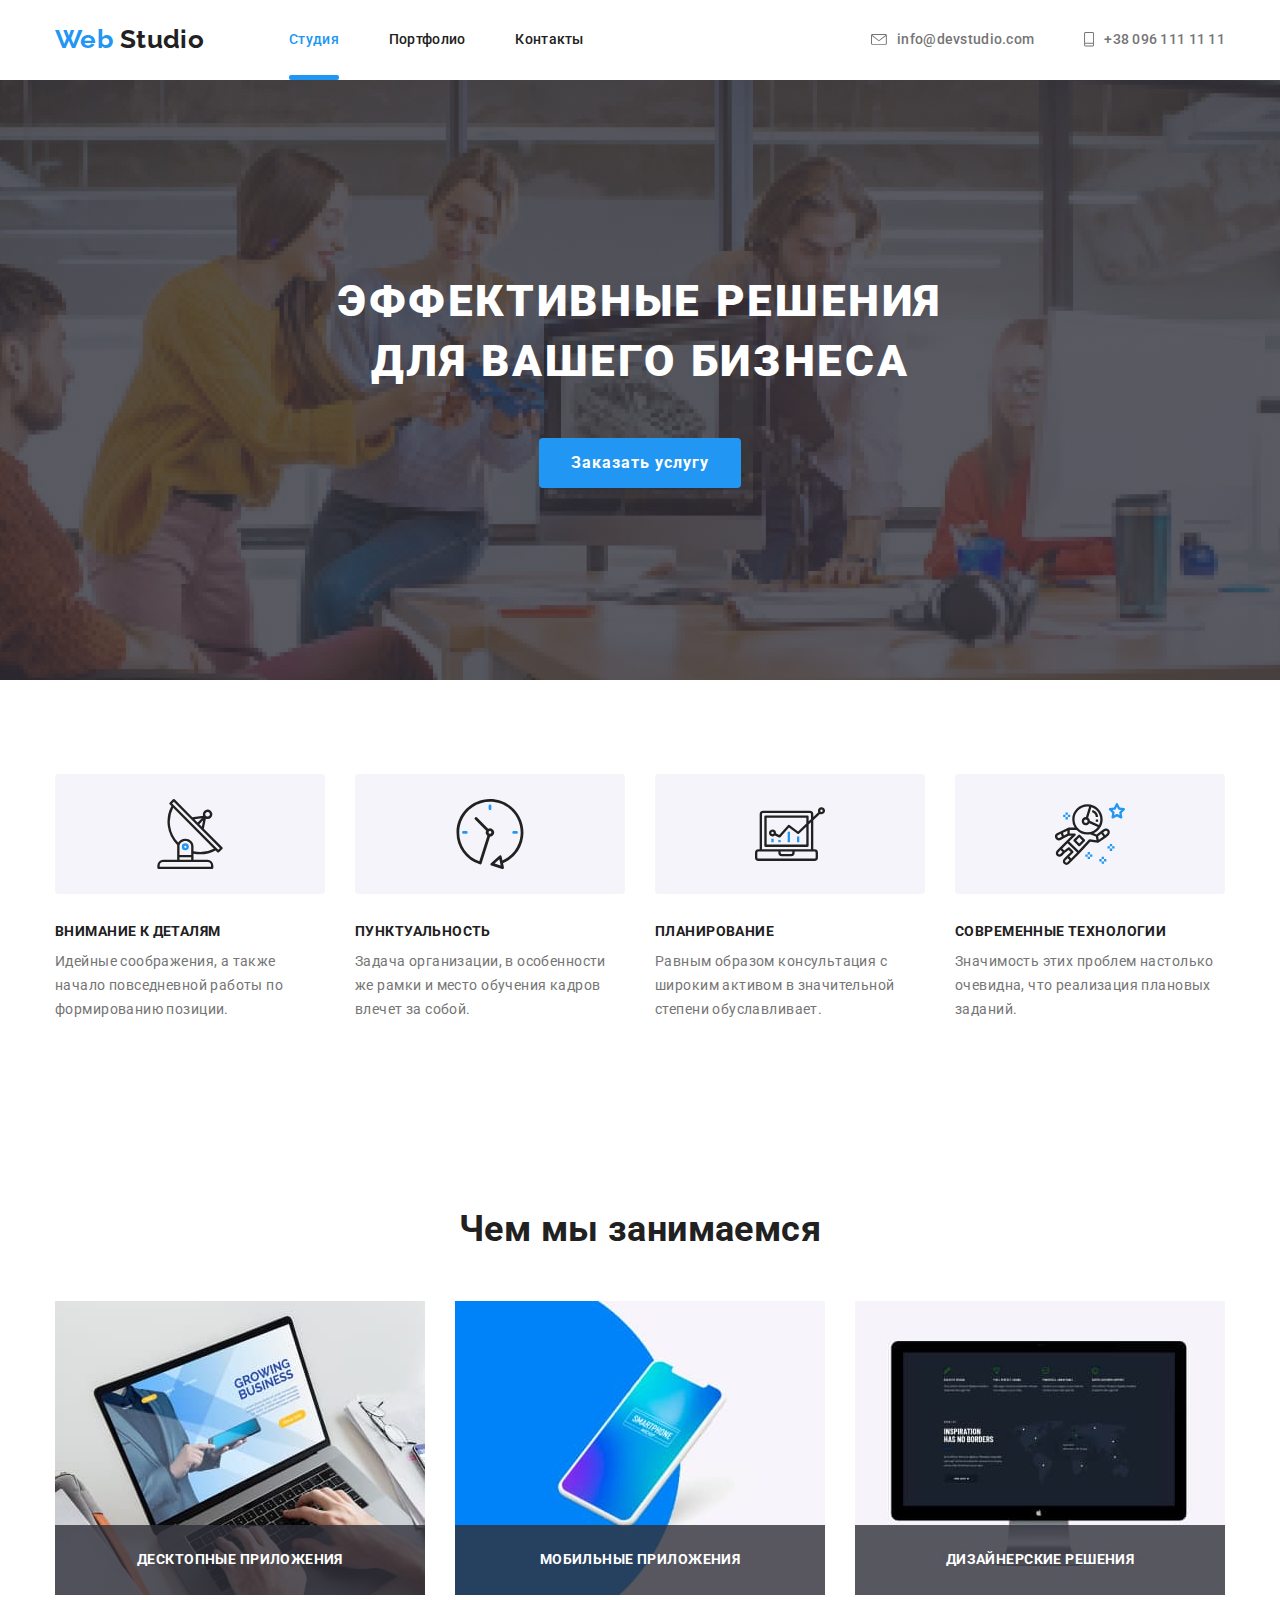
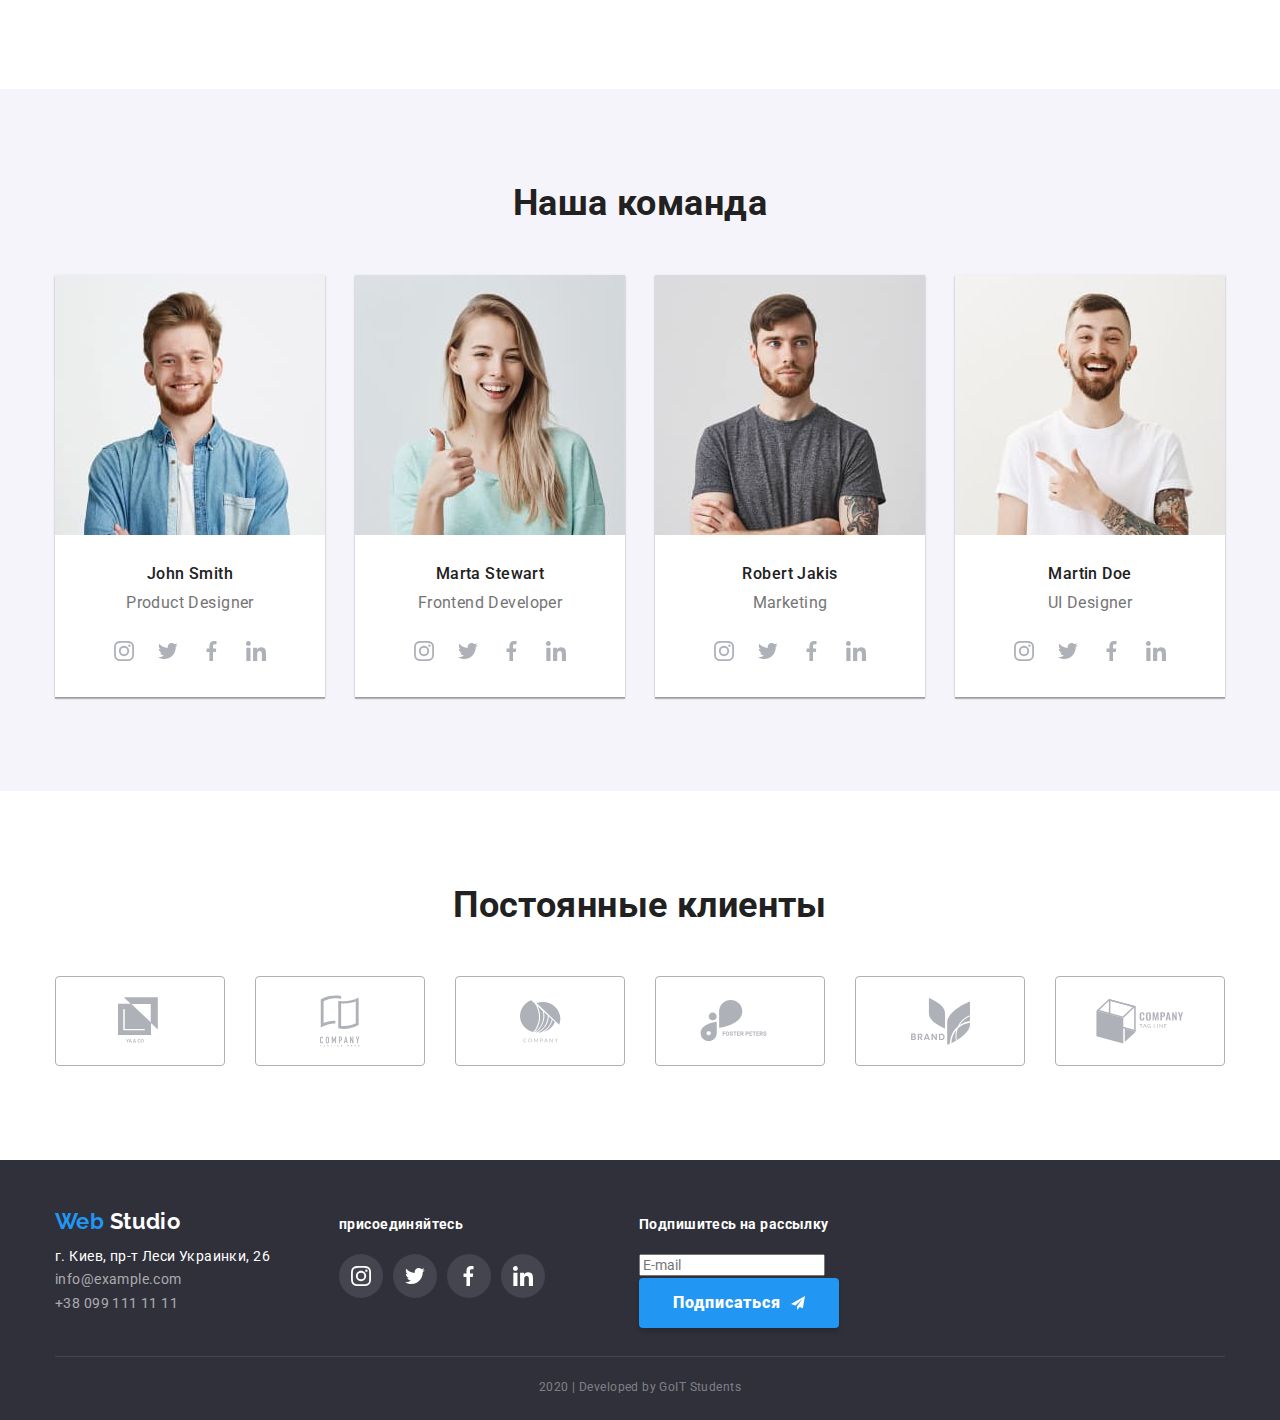
==== index.html @ be5063f2 "copy" ====
<!DOCTYPE html>
<html lang="ru">
  <head>
    <meta charset="UTF-8" />
    <meta name="viewport" content="width=device-width, initial-scale=1.0" />
    <title>Web Studio</title>
    <link href="https://fonts.googleapis.com/css2?family=Raleway:wght@700&family=Roboto:wght@400;500;700;900&display=swap" rel="stylesheet">
    <link rel="stylesheet" href="https://cdnjs.cloudflare.com/ajax/libs/modern-normalize/0.6.0/modern-normalize.min.css"/>
    <link rel="stylesheet" href="./css/styles.css" />
  </head>
  <body>
    <!-- Website navigation -->
    <header class="heder">
      <div class="container page-header">
        <nav class="main-nav">
          <a href="" class="logo black"><span class="accent">Web</span> Studio</a>
          <ul class="site-nav list">
            <li class="item"><a class="link current" href="./index.html">Студия</a></li>
            <li class="item"><a class="link" href="./portfolio.html">Портфолио</a></li>
            <li class="item"><a class="link" href="">Контакты</a></li>
          </ul>
        </nav>
          <ul class="contacts list">
            <li class="item">
              <a class="link" href="mailto:nfo@devstudio.com" aria-label="Иконка мейл">
                <svg class="contacts-icon" width="16" height="11">
                  <use href="./images/sprite.svg#icon-mail"></use>
                </svg>
                info@devstudio.com
              </a>
            </li>
            <li class="item">
              <a class="link" href="tel:+380961111111" aria-label="Иконка телефона">
                <svg class="contacts-icon" width="10" height="15">
                  <use href="./images/sprite.svg#icon-phone"></use>
                </svg>  
                +38 096 111 11 11
              </a>
            </li>
          </ul>
      </div>
    </header>
    <main>
      <!-- Website Hero -->
      <section class="hero">
          <div class="hero-container">
            <h1 class="hero-title">эффективные решения<br>для вашего бизнеса</h1>
            <a href="" class="button">Заказать услугу</a>
          </div>
      </section>
      <!-- Features -->
      <section class="section">
       <div class="container">
        <h2 class="section-title visually-hidden">Features</h2>
        <ul class="features list">
          <li class="item">
            <div class="features-icon-background">
              <svg class="features-icon">
                <use href="./images/sprite.svg#antenna"></use>
              </svg>
            </div>
            <h3 class="features-title">Внимание к деталям</h3>
            <p class="text">
              Идейные соображения, а также начало повседневной работы по формированию позиции.
            </p>
          </li>
          <li class="item">
            <div class="features-icon-background">
              <svg class="features-icon">
                <use href="./images/sprite.svg#clock"></use>
              </svg>
            </div>
            <h3 class="features-title">Пунктуальность</h3>
            <p class="text">
              Задача организации, в особенности же рамки и место обучения кадров влечет за собой.
            </p>
          </li>
          <li class="item">
            <div class="features-icon-background">
              <svg class="features-icon">
                <use href="./images/sprite.svg#diagram"></use>
              </svg>
            </div>
            <h3 class="features-title">Планирование</h3>
            <p class="text">
              Равным образом консультация с широким активом в значительной степени обуславливает.
            </p>
          </li>
          <li class="item">
            <div class="features-icon-background">
              <svg class="features-icon">
                <use href="./images/sprite.svg#astronaut"></use>
              </svg>
            </div>
            <h3 class="features-title">Современные технологии</h3>
            <p class="text">
              Значимость этих проблем настолько очевидна, что реализация плановых заданий.
            </p>
          </li>
        </ul>
       </div>
      </section>
      <!-- Services -->
      <section class="section">
        <div class="container">
          <h2 class="section-title">Чем мы занимаемся</h2>
          <ul class="services list">
            <li class="item">
              <a class="link-decoration services-position" href="">
                  <img src="./images/img-note.jpg" alt="Изображение ноутбука" width="370" height="294"/>
                  <h3 class="services-title">Десктопные приложения</h3>
                </a>
            </li>
            <li class="item services-position">
              <a class="link-decoration" href="">
                <img src="./images/box.jpg" alt="Изображение телефона" width="370" height="294"/>
              </a>
              <div>
                <h3 class="services-title">Мобильные приложения</h3>
              </div>
            </li>
            <li class="item services-position">
              <a class="link-decoration" href="">
                <img src="./images/img-mon.jpg" alt="Изображения монитора" width="370" height="294"/>
              </a>
              <h3 class="services-title">Дизайнерские решения</h3>
            </li>
          </ul>
        </div>
      </section>
      <!-- Team -->
      <section class="section background-accent">
        <div class="container title-padding">
          <h2 class="section-title">Наша команда</h2>
          <ul class="team list">
            <li class="item">
              <img class="team-image" src="./images/team1.jpg" alt="Фото Джон Смит" width="270" height="260"/>
              <h3 class="team-name">John Smith</h3>
              <p class="team-profession">Product Designer</p>  
                <ul class="social list">
                  <li>
                    <a href="" class="link-decoration" aria-label="Иконка инстаграм">
                      <svg class="soc-icon" width="20" height="20">
                        <use href="./images/sprite.svg#instagram"></use>
                      </svg>
                    </a>
                  </li> 
                  <li>
                    <a href="" class="link-decoration" aria-label="Иконка твитер">
                      <svg class="soc-icon" width="20" height="20">
                        <use href="./images/sprite.svg#twitter"></use>
                      </svg>
                    </a>
                  </li>
                  <li>
                    <a href="" class="link-decoration" aria-label="Иконка фейсбук">
                      <svg class="soc-icon" width="20" height="20">
                        <use href="./images/sprite.svg#facebook"></use>
                      </svg>
                    </a>
                  </li>
                  <li>
                    <a href="" class="link-decoration" aria-label="Иконка линкедИн">
                      <svg class="soc-icon" width="20" height="20">
                        <use href="./images/sprite.svg#linkedin"></use>
                      </svg>
                    </a>
                  </li>
                </ul>
            </li>
            <li class="item">
              <img class="team-image" src="./images/team2.jpg" alt="Фото Марта Стиварт" width="270" height="260">
              <h3 class="team-name">Marta Stewart</h3>
              <p class="team-profession">Frontend Developer</p>  
              <ul class="social list">
                <li>
                  <a href="" class="link-decoration" aria-label="Иконка инстаграм">
                    <svg class="soc-icon" width="20" height="20">
                      <use href="./images/sprite.svg#instagram"></use>
                    </svg>
                  </a>
                </li> 
                <li>
                  <a href="" class="link-decoration" aria-label="Иконка твитер">
                    <svg class="soc-icon" width="20" height="20">
                      <use href="./images/sprite.svg#twitter"></use>
                    </svg>
                  </a>
                </li>
                <li>
                  <a href="" class="link-decoration" aria-label="Иконка фейсбук">
                    <svg class="soc-icon" width="20" height="20">
                      <use href="./images/sprite.svg#facebook"></use>
                    </svg>
                  </a>
                </li>
                <li>
                  <a href="" class="link-decoration" aria-label="Иконка линкедИн">
                    <svg class="soc-icon" width="20" height="20">
                      <use href="./images/sprite.svg#linkedin"></use>
                    </svg>
                  </a>
                </li>
              </ul>
            </li>
            <li class="item">
              <img class="team-image" src="./images/team3.jpg" alt="Фото Роберт Джакис" width="270" height="260"/>
              <h3 class="team-name">Robert Jakis</h3>
              <p class="team-profession">Marketing</p>  
              <ul class="social list">
                <li>
                  <a href="" class="link-decoration" aria-label="Иконка инстаграм">
                    <svg class="soc-icon" width="20" height="20">
                      <use href="./images/sprite.svg#instagram"></use>
                    </svg>
                  </a>
                </li> 
                <li>
                  <a href="" class="link-decoration" aria-label="Иконка твитер">
                    <svg class="soc-icon" width="20" height="20">
                      <use href="./images/sprite.svg#twitter"></use>
                    </svg>
                  </a>
                </li>
                <li>
                  <a href="" class="link-decoration" aria-label="Иконка фейсбук">
                    <svg class="soc-icon" width="20" height="20">
                      <use href="./images/sprite.svg#facebook"></use>
                    </svg>
                  </a>
                </li>
                <li>
                  <a href="" class="link-decoration" aria-label="Иконка линкедИн">
                    <svg class="soc-icon" width="20" height="20">
                      <use href="./images/sprite.svg#linkedin"></use>
                    </svg>
                  </a>
                </li>
              </ul>
            </li>
            <li class="item">
              <img class="team-image" src="./images/team4.jpg" alt="Фото Мартин До" width="270" height="260"/>
              <h3 class="team-name">Martin Doe</h3>
              <p class="team-profession">UI Designer</p>  
              <ul class="social list">
                <li>
                  <a href="" class="link-decoration" aria-label="Иконка инстаграм">
                    <svg class="soc-icon" width="20" height="20">
                      <use href="./images/sprite.svg#instagram"></use>
                    </svg>
                  </a>
                </li> 
                <li>
                  <a href="" class="link-decoration" aria-label="Иконка твитер">
                    <svg class="soc-icon" width="20" height="20">
                      <use href="./images/sprite.svg#twitter"></use>
                    </svg>
                  </a>
                </li>
                <li>
                  <a href="" class="link-decoration" aria-label="Иконка фейсбук">
                    <svg class="soc-icon" width="20" height="20">
                      <use href="./images/sprite.svg#facebook"></use>
                    </svg>
                  </a>
                </li>
                <li>
                  <a href="" class="link-decoration" aria-label="Иконка линкедИн">
                    <svg class="soc-icon" width="20" height="20">
                      <use href="./images/sprite.svg#linkedin"></use>
                    </svg>
                  </a>
                </li>
              </ul>
            </li>
          </ul>
        </div>
      </section>
      <!-- Regular client -->
      <section class="section">
        <div class="container">
          <h2 class="section-title">Постоянные клиенты</h2>
        <ul class="client list">
          <li class="item">
            <a href="" class="link-decoration" aria-label="Логотип компании">
              <svg class="client-logo" width="44" height="49">
                <use href="./images/sprite.svg#logo1"></use>
              </svg>
            </a>
          </li>
          <li class="item">
            <a href="" class="link-decoration" aria-label="Логотип компании">
              <svg class="client-logo" width="40" height="52">
                <use href="./images/sprite.svg#logo2"></use>
              </svg>
            </a>
          </li>
          <li class="item">
            <a href="" class="link-decoration" aria-label="Логотип компании">
              <svg class="client-logo" width="41" height="43">
                <use href="./images/sprite.svg#logo3"></use>
              </svg>
            </a>
          </li>
          <li class="item">
            <a href="" class="link-decoration" aria-label="Логотип компании">
              <svg class="client-logo" width="80" height="42">
                <use href="./images/sprite.svg#logo4"></use>
              </svg>
            </a>
          </li>
          <li class="item">
            <a href="" class="link-decoration" aria-label="Логотип компании">
              <svg class="client-logo" width="59" height="47">
                <use href="./images/sprite.svg#logo5"></use>
              </svg>
            </a>
          </li>
          <li class="item">
            <a href="" class="link-decoration" aria-label="Логотип компании">
              <svg class="client-logo" width="88" height="45">
                <use href="./images/sprite.svg#logo6"></use>
              </svg>
            </a>
          </li>
        </ul>
        </div>
      </section>
    </main>
    <!-- Footer -->
    <footer class="footer">
      <div class="container">
        <div class="footer-container">
          <div class="address-container">  
              <a class="logo white" href=""><span class="accent">Web</span> Studio</a>
              <address class="address-footer">
              г. Киев, пр-т Леси Украинки, 26<br>
              <a href="mailto:info@example.com" class="link">info@example.com</a><br>
              <a href="tel:+380991111111" class="link">+38 099 111 11 11</a>
              </address>
          </div>
          <div class="link-conteiner">
            <p class="subscription">присоединяйтесь</p>
            <ul class="social list">
              <li>
                <a href="" class="link-decoration footer-soc" aria-label="Иконка инстаграм">
                  <svg class="soc-icon" width="20" height="20">
                    <use href="./images/sprite.svg#instagram"></use>
                  </svg>
                </a>
              </li> 
              <li>
                <a href="" class="link-decoration footer-soc" aria-label="Иконка твитер">
                  <svg class="soc-icon" width="20" height="20">
                    <use href="./images/sprite.svg#twitter"></use>
                  </svg>
                </a>
              </li>
              <li>
                <a href="" class="link-decoration footer-soc" aria-label="Иконка фейсбук">
                  <svg class="soc-icon" width="20" height="20">
                    <use href="./images/sprite.svg#facebook"></use>
                  </svg>          
                </a>
              </li>
              <li>
                <a href="" class="link-decoration footer-soc no-margin" aria-label="Иконка линкедИн">
                  <svg class="soc-icon" width="20" height="20">
                    <use href="./images/sprite.svg#linkedin"></use>
                  </svg>
                </a>
              </li>
            </ul>
          </div>
          <div>
            <p class="subscription">Подпишитесь на рассылку</p>
            <form>
              <input type="email" name="mail" id="mail" placeholder="E-mail"/>
              <button class="footer-button" type="submit">
                Подписаться
                <svg class="soc-icon" width="24" height="24">
                  <use href="./images/sprite.svg#icon-send"></use>
                </svg>
              </button>
            </form>
          </div>
        </div>
            <p class="copyright">2020 &#124; Developed by GoIT Students</p>
      </div>
    </footer>
  </body>
</html>
---- css/styles.css ----
html {
  box-sizing: border-box;
}

*,
*::before,
*::after {
  box-sizing: inherit;
}
:root {
  --background-text-white: #FFFFFF;
  --background-accent: #F5F4FA;
  --primary-text-color: #757575;
  --title-text-color: #212121;
  --accent-color: #2196F3;
  --address-text-color: rgba(255, 255, 255, 0.6);
  --background-footer-color: #2F303A;
  --border-color: #eeeeee;
  --icon-color: #AFB1B8;
  --timing-function: cubic-bezier(0.4, 0, 0.2, 1);
}
body {
  margin: 0;
  background-color: var(--background-text-white);
  color: var(--primary-text-color);
  font-family: Roboto, sans-serif;
  font-size: 14px;
  line-height: 1.7;
  letter-spacing: 0.03em
}
img {
  display: block;
  max-width: 100%;
  height: auto;
}
.heder {
  background-color: var(--background-text-white);
}
.accent {
  color: var(--accent-color);
}
.background-accent {
  background-color: var(--background-accent);
}
.visually-hidden {
  position: absolute;
  width: 1px;
  height: 1px;
  margin: -1px;
  border: 0;
  padding: 0;
  clip: rect(0 0 0 0);
  overflow: hidden;
}
.container {
  margin-left: auto;
  margin-right: auto;
  width: 1200px;
  padding-left: 15px;
  padding-right: 15px;
}
.link-decoration {
  display: block;
  margin-top: 0;
  text-decoration: none;
}
.list {
  padding: 0;
  margin: 0;
  list-style: none;
}
  /* logo */
.logo.black {
  color: var(--title-text-color);
  font-family: raleway, sans-serif;
  font-weight: 700;
  font-size: 26px;
  line-height: 1.2;
  text-decoration: none;
  }
.logo.white {
  display: inline-block;
  margin-bottom: 10px;

  color: var(--background-text-white);
  font-family: raleway, sans-serif;
  font-weight: 700;
  font-size: 22px;
  line-height: 1.2;
  text-decoration: none;
}

 /* site nav */
.page-header,
.main-nav {
  display: flex;
  align-items: center;
 }
 .site-nav {
   display: flex;
   margin-left: 85px;
 }
 .site-nav .item:not(:last-child) {
    margin-right: 50px;
 }
.site-nav .link {
  display: block;
  padding-top: 32px;
  padding-bottom: 32px;

  color: var(--title-text-color);
  font-style: normal;
  font-weight: 500;
  font-size: 14px;
  line-height: 1.14;
  letter-spacing: 0.02em;
  text-decoration: none;
  
  transition: color 250ms cubic-bezier(0.4, 0, 0.2, 1);
}
.site-nav .link:hover,
.site-nav .link:focus {
  color: var(--accent-color);
}
.site-nav .link.current {
  color: var(--accent-color);
}
.link.current {
  position: relative;
}
.link.current::after {
  position: absolute;
  content: '';

  left: 0;
  bottom: 0;
  display: block;
  width: 100%;
  height: 5px;
  border-radius: 2px;
  background-color: var(--accent-color);
}


/* site contacts */
.contacts {
  display: flex;
  margin-left: auto;
  align-items: center;
}
.contacts .item:not(:last-child) {
  margin-right: 50px;
}
.contacts .link {
  display: flex;
  align-items: center;
  padding-top: 32px;
  padding-bottom: 32px;

  color: var(--primary-text-color);
  fill: currentColor;
  font-weight: 500;
  font-size: 14px;
  line-height: 1.14;
  letter-spacing: 0.02em;
  text-decoration: none;

  transition: color 250ms cubic-bezier(0.4, 0, 0.2, 1),
  fill 250ms cubic-bezier(0.4, 0, 0.2, 1);

}
.contacts .link:hover,
.contacts .link:focus {
  color: var(--accent-color);
  fill: var(--accent-color);
}
.contacts-icon {
  margin-right: 10px;
}

/* hero */

.hero {
  display: flex;
  align-items: center;
  justify-content: center;
  text-align: center;
  margin-left: auto;
  margin-right: auto;
  max-width: 1600px;
  height: 600px;
  background-image: linear-gradient(
    to right,
    rgba(47, 48, 58, 0.8),
    rgba(47, 48, 58, 0.8)
  ),
  url('../images/Header.jpg');
  background-color: var(--primary-text-color);
  background-repeat: no-repeat;
  background-position: center;
  background-size: cover;
}
.hero-title {
  margin-top: 0;
  margin-bottom: 46px;
  
  color: var(--background-text-white);
  font-weight: 900;
  font-size: 44px;
  line-height: 1.36;
  letter-spacing: 0.06em;
  text-transform: uppercase;
}

/* section */
.section {
  padding-top: 94px;
  padding-bottom: 94px;
}
.section-title {
  margin-top: 0;
  margin-bottom: 50px;
  color: var(--title-text-color);
  font-size: 36px;
  line-height: 1.16;
  text-align: center;
}

/* features */

.features {
  display: flex;
}
.features .features-title {
  margin-top: 0;
  margin-bottom: 10px;

  color: var(--title-text-color);
  font-size: 14px;
  line-height: 1.14;
  text-transform: uppercase;
}
.features .item {
  width: 270px;
  margin-right: 30px;
}
.features .item:last-child {
  margin-right: 0;
}
.features .link-decoration {
  margin-bottom: 30px;
}
.features-icon-background {
  display: flex;
  justify-content: center;
  align-items: center;
  width: 270px;
  height: 120px;
  margin-bottom: 30px;
  background: #F5F4FA;
  border-radius: 4px;
}
.features-icon {
  display: block;
  width: 70px;
  height: 70px;
}
.features .text {
  margin: 0;
}

/* services */

.services {
  display: flex;
}
.services .item {
  width: 370px;
  margin-right: 30px;
}
.services .item:last-child {
  margin-right: 0;
}
.services-position {
  position: relative;
}
.services .services-title {
  position: absolute;
  display: flex;
  bottom: 0;
  margin: 0;
  width: 370px;
  height: 70px;
  justify-content: center;
  align-items: center;

  color: var(--background-text-white);
  background-color: rgba(47, 48, 58, 0.8);
  
  font-size: 14px;
  line-height: 1.14;
  text-transform: uppercase
}

/* team */
.team {
  display: flex;
}
.team .item { 
 width: 270px;
 margin-right: 30px;
 box-shadow: 0px 2px 1px rgba(0, 0, 0, 0.2), 0px 1px 1px rgba(0, 0, 0, 0.14), 0px 1px 3px rgba(0, 0, 0, 0.12);
 background-color: var(--background-text-white);
 text-align: center;
}
.team .item:last-child {
  margin-right: 0;
}
.team-image {
  margin-top: 0;
  margin-bottom: 30px;
}
.team-name {
  margin-top: 0;
  margin-bottom: 10px;
  
  color: var(--title-text-color);
  font-weight: 500;
  font-size: 16px;
  line-height: 1.18;
}
.team-profession {
  margin: 0;
  margin-bottom: 16px;

  font-size: 16px;
  line-height: 1.18;
}
.social {
  display: flex;
  justify-content: center;
  padding-bottom: 24px;
}

.social .link-decoration {
  display: flex;
  justify-content: center;
  align-items: center;
  color: var(--icon-color);
  width: 44px;
  height: 44px;
  border-radius: 50%;

  transition: color 250ms cubic-bezier(0.4, 0, 0.2, 1),
  background-color 250ms cubic-bezier(0.4, 0, 0.2, 1);
}
.social .link-decoration:hover,
.social .link-decoration:focus {
  color: var(--background-text-white);
  background-color: var(--accent-color);
}
.soc-icon {
  fill: currentColor;
}

/* Client */
.client {
  display: flex;
}
.client .item {
  width: 170px;
  margin-right: 30px;
}
.client .item:last-child {
  margin-right: 0;
}
.client .link-decoration {
  display: flex;
  justify-content: center;
  align-items: center;
  width: 170px;
  height: 90px;
  border: 1px solid var(--icon-color);
  border-radius: 4px;
  color: var(--icon-color);

  transition: border 250ms cubic-bezier(0.4, 0, 0.2, 1),
  color 250ms cubic-bezier(0.4, 0, 0.2, 1);

}
.client .link-decoration:hover,
.client .link-decoration:focus {
  border: 1px solid var(--accent-color);
  color: var(--accent-color);
}
.client-logo {
  fill: currentColor;
}

/* Footer */
.footer-container {
  display: flex;
  padding-top: 48px;
  padding-bottom: 28px;
  align-items: baseline;
}
.social .item {
  display: flex;
  align-items: center;
}
.address-container {
  margin-right: 69px;
}
.link-conteiner {
  margin-right: 94px;
}
.social .item:not(:last-child) {
  margin-right: 10px;
}
.footer {
  background-color: var(--background-footer-color);
}
.address-footer {
  color: var(--background-text-white);
  font-style: normal;
}
.address-footer .link {
  color: var(--address-text-color);
  font-style: normal;
  text-decoration: none;
}
.footer .subscription {
  display: block;
  margin: 0;
  margin-bottom: 21px;

  color: var(--background-text-white);
  font-weight: 700;
  font-size: 14px;
  line-height: 1.14;
}
.copyright {
  margin: 0;
  padding-top: 18px;
  padding-bottom: 21px;
  border-top: 1px solid rgba(255, 255, 255, 0.1);

  color: rgba(255, 255, 255, 0.4);
  font-size: 12px;
  line-height: 2;
  text-align: center;
}
.link-decoration.footer-soc {
  background-color: #44454E;
  border-radius: 50%;
  color: var(--background-text-white);
  margin-right: 10px;
}
.footer-soc.no-margin {
  margin-right: 0;
}

.footer-button {
  display: flex;
  align-items: center;
  justify-content: center;
  /* padding: 10px 29px; */
  border: none;
  margin-top: 0;
  padding-top: 10px;
  padding-bottom: 10px;
  min-width: 200px;
  
  border-radius: 4px;
  border-color: var(--accent-color);
  box-shadow: 0px 4px 4px rgba(0, 0, 0, 0.15);
  color: var(--background-text-white);
  background-color: var(--accent-color);

  font-weight: 900;
  font-size: 16px;
  line-height: 1.87;
  letter-spacing: 0.06em;

  transition: color 250ms cubic-bezier(0.4, 0, 0.2, 1);

}
.footer-button .soc-icon {
  padding-left: 10px;
}

/* button */
/* .enter-mail {
  display: block;
  width: 358px;
  height: 50px;
  margin-right: 12px;
  padding: 0px;
  background: #2f303a;
  border: 1px solid rgba(255, 255, 255, 0.3);
  box-shadow: 0px 4px 4px rgba(0, 0, 0, 0.15);
  border-radius: 4px;
  font-weight: 400;
  font-size: 16px;
  line-height: 1.87;
  color: var(--white-text-color);
} */
.button {
  margin-top: 0;
  display: inline-block;
  border-radius: 4px;
  padding: 10px 32px;
  min-width: 200px;

  color: var(--background-text-white);
  background-color: var(--accent-color);

  font-weight: 700;
  font-size: 16px;
  line-height: 1.9;
  letter-spacing: 0.06em;
  text-decoration: none;
  text-align: center;

  transition: visibility 250ms cubic-bezier(0.4, 0, 0.2, 1);
}
.button:hover,
.button:focus {
  background: #188CE8;
}
/*---------------------------------------------------*/

/* portfolio page */

/* button */
.section-btn {
  margin-bottom: 50px;
  text-align: center;
}
.section-btn .btn {
  padding: 6px 22px;
  border: none;
  color: var(--title-text-color);
  font-family: inherit;
  font-style: normal;
  font-weight: 500;
  font-size: 16px;
  line-height: 1.63;
  text-align: center;

  transition: color 250ms cubic-bezier(0.4, 0, 0.2, 1),
  background-color 250ms cubic-bezier(0.4, 0, 0.2, 1);

}
.section-btn .btn:not(:last-child) {
  margin-right: 8px;
}
.section-btn .btn:hover,
.section-btn .btn:focus {
  color: var(--background-text-white);
  background-color: var(--accent-color);
}

.portfolio {
  color: var(--title-text-color);
  padding-top: 94px;
  padding-bottom: 94px;
}
.portfolio-subtitle {
  margin-top: 0;
  margin-bottom: 4px;

  color: var(--title-text-color);
  font-size: 18px;
  line-height: 2;
  letter-spacing: 0.06em;
}
/* portfolio list */
.portfolio-excerpt {
  position: absolute;
  top: 0;
  display: flex;
  justify-content: center;
  align-items: center;
  width: 100%;
  margin: 0px;
  padding: 63px 24px;
  color: var(--background-text-white);
  background: rgba(33, 150, 243, 0.9);
  font-weight: 400;
  font-size: 18px;
  line-height: 1.56;
  letter-spacing: 0.03em;

  transform: translateY(100%);
  transition: transform 250ms cubic-bezier(0.4, 0, 0.2, 1);
  opacity: 0;
}
.portfolio-list .link-decoration:hover .portfolio-excerpt {
  transform: translateY(0%);
  opacity: 1;
}
.portfolio-list {
  display: flex;
  flex-wrap: wrap;

  color: var(--title-text-color);
}
.portfolio-overlay {
  position: relative;
}

.portfolio-list .item {
  width: 370px;
  margin-right: 30px;
  margin-bottom: 30px;
}
.portfolio-list .item:nth-child(3n) {
  margin-right: 0;
}
.portfolio-list .item:nth-last-child(-n+3) {
  margin-bottom: 0;
}

.portfolio-list .link-decoration:hover,
.portfolio-list .link-decoration:focus {
  box-shadow: 1px 4px 6px rgba(0, 0, 0, 0.16), 0px 4px 4px rgba(0, 0, 0, 0.06), 0px 1px 1px rgba(0, 0, 0, 0.12);
  cursor: pointer;
}
.portfolio-list .link-decoration:hover,
.portfolio-list .link-decoration:focus .portfolio-excerpt {
  opacity: 1;
}

.portfolio-desc {
  margin: 0;
  color: var(--primary-text-color);
  font-size: 16px;
  line-height: 30px;
}

.card-content {
  padding: 20px 24px;
  border-right: 1px solid var(--border-color);
  border-bottom: 1px solid var(--border-color);
  border-left: 1px solid var(--border-color);
}
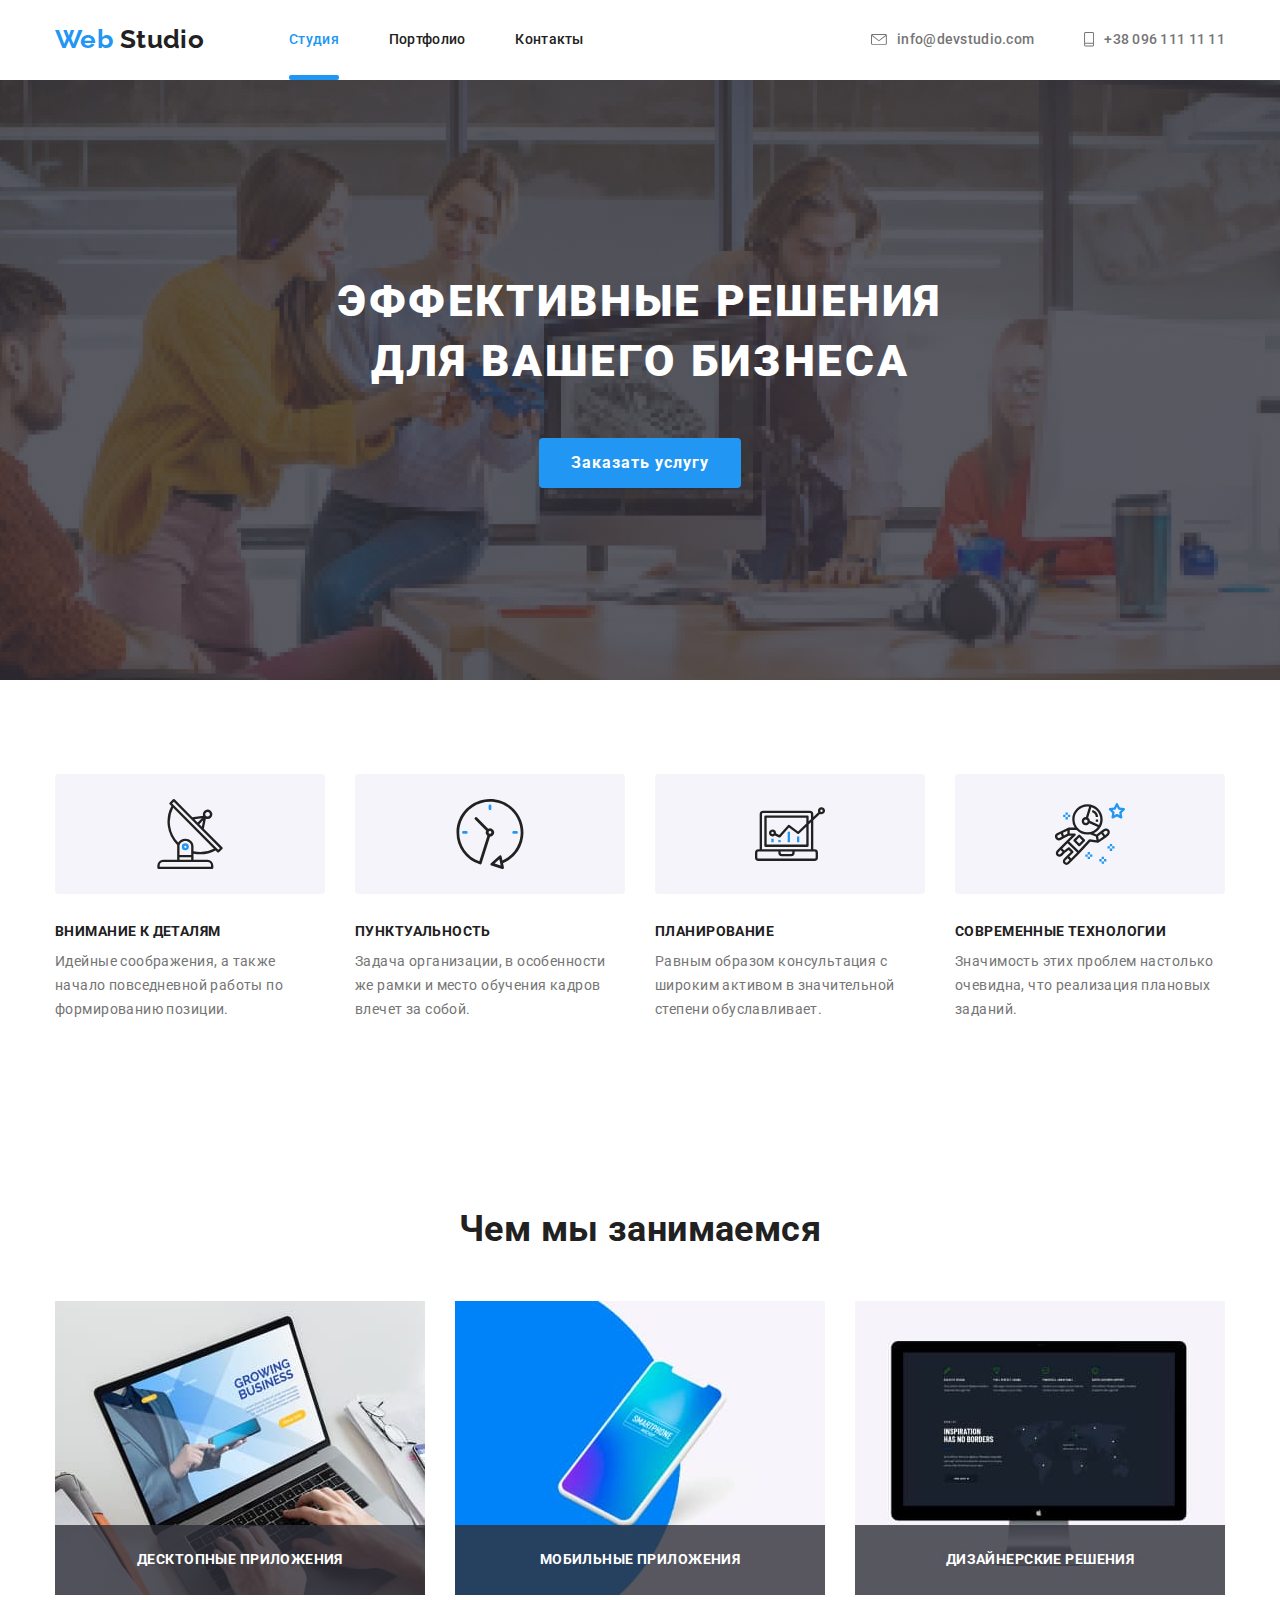
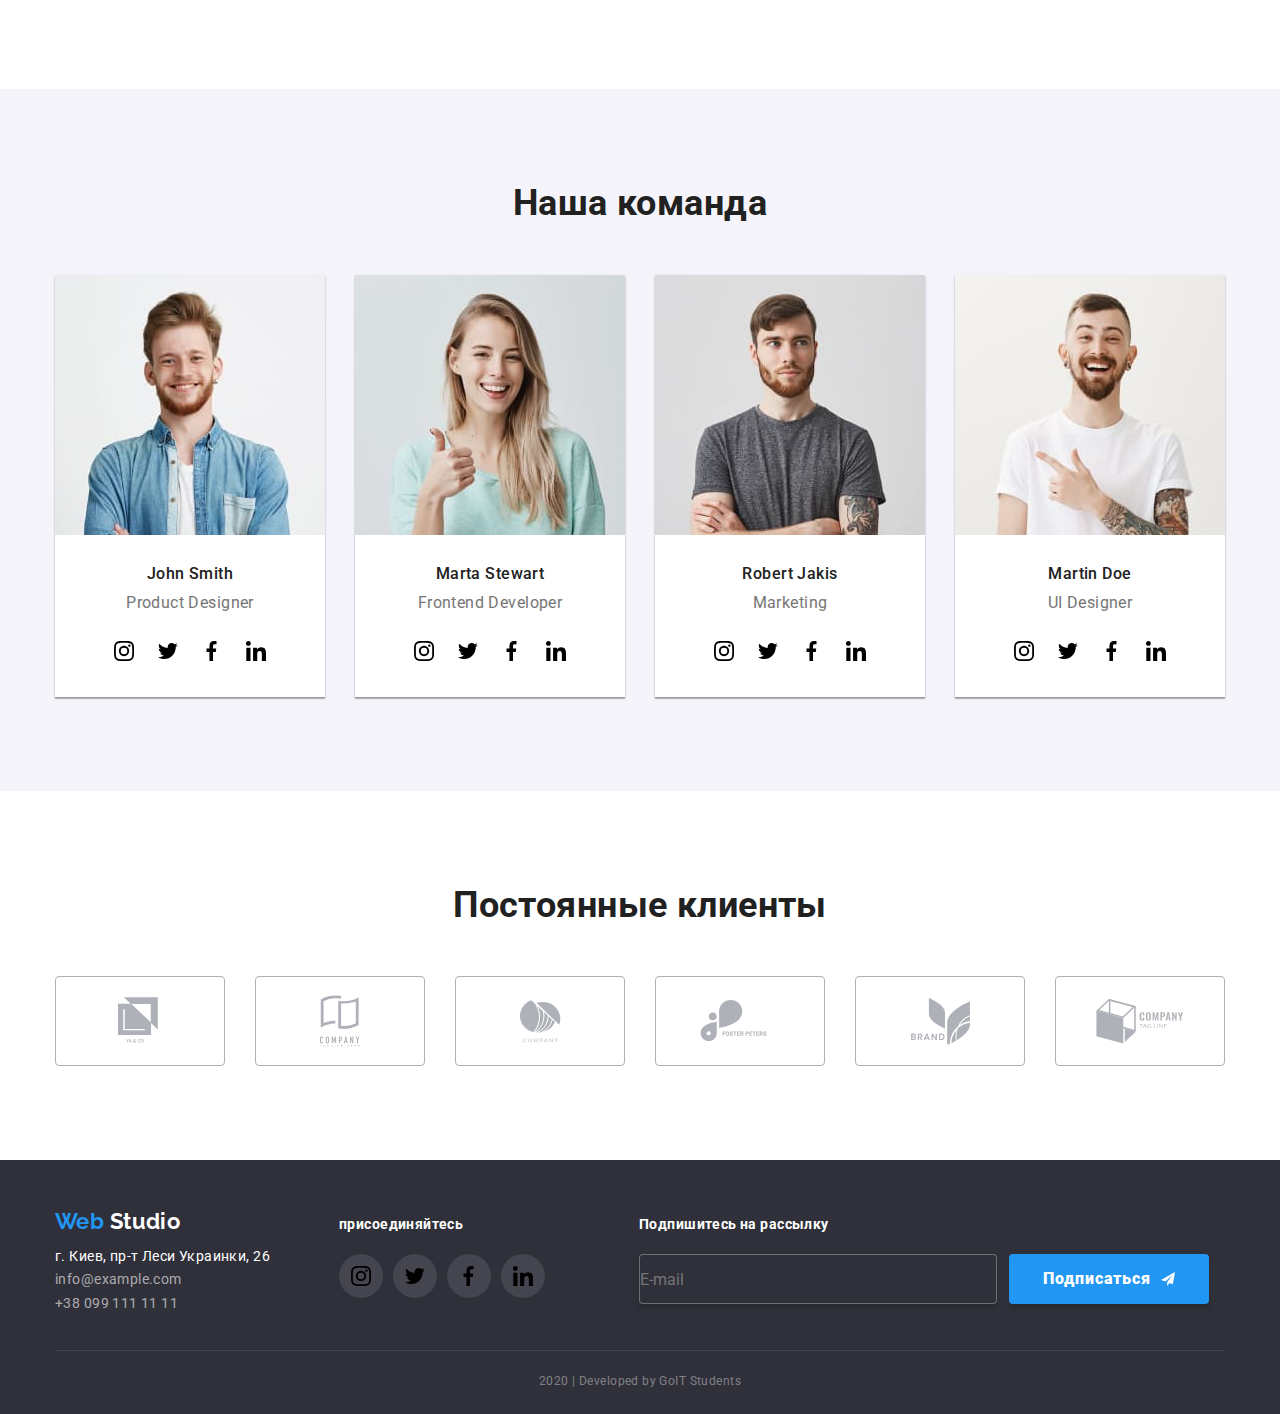
==== commit b29a1b16: "footer form" ====
--- a/index.html
+++ b/index.html
@@ -45,7 +45,7 @@
       <section class="hero">
           <div class="hero-container">
             <h1 class="hero-title">эффективные решения<br>для вашего бизнеса</h1>
-            <a href="" class="button">Заказать услугу</a>
+            <button class="button">Заказать услугу</button>
           </div>
       </section>
       <!-- Features -->
@@ -374,11 +374,11 @@
           </div>
           <div>
             <p class="subscription">Подпишитесь на рассылку</p>
-            <form>
-              <input type="email" name="mail" id="mail" placeholder="E-mail"/>
+            <form class="footer-form">
+              <input class="enter-mail" type="email" name="email" id="email" placeholder="E-mail"/>
               <button class="footer-button" type="submit">
                 Подписаться
-                <svg class="soc-icon" width="24" height="24">
+                <svg class="send-icon" width="24" height="24">
                   <use href="./images/sprite.svg#icon-send"></use>
                 </svg>
               </button>
--- a/css/styles.css
+++ b/css/styles.css
@@ -359,9 +359,6 @@
   color: var(--background-text-white);
   background-color: var(--accent-color);
 }
-.soc-icon {
-  fill: currentColor;
-}
 
 /* Client */
 .client {
@@ -459,7 +456,6 @@
 .footer-soc.no-margin {
   margin-right: 0;
 }
-
 .footer-button {
   display: flex;
   align-items: center;
@@ -467,8 +463,6 @@
   /* padding: 10px 29px; */
   border: none;
   margin-top: 0;
-  padding-top: 10px;
-  padding-bottom: 10px;
   min-width: 200px;
   
   border-radius: 4px;
@@ -485,16 +479,16 @@
   transition: color 250ms cubic-bezier(0.4, 0, 0.2, 1);
 
 }
-.footer-button .soc-icon {
+.footer-button .send-icon {
   padding-left: 10px;
 }
-
-/* button */
-/* .enter-mail {
-  display: block;
+.footer-form {
+  display: flex;
+}
+.enter-mail {
+  margin-right: 12px;
   width: 358px;
   height: 50px;
-  margin-right: 12px;
   padding: 0px;
   background: #2f303a;
   border: 1px solid rgba(255, 255, 255, 0.3);
@@ -504,10 +498,16 @@
   font-size: 16px;
   line-height: 1.87;
   color: var(--white-text-color);
-} */
+}
+.send-icon {
+  fill: currentColor;
+}
+
+
+/* button */
 .button {
-  margin-top: 0;
-  display: inline-block;
+  margin: 0;
+  border: none;
   border-radius: 4px;
   padding: 10px 32px;
   min-width: 200px;
@@ -519,7 +519,6 @@
   font-size: 16px;
   line-height: 1.9;
   letter-spacing: 0.06em;
-  text-decoration: none;
   text-align: center;
 
   transition: visibility 250ms cubic-bezier(0.4, 0, 0.2, 1);
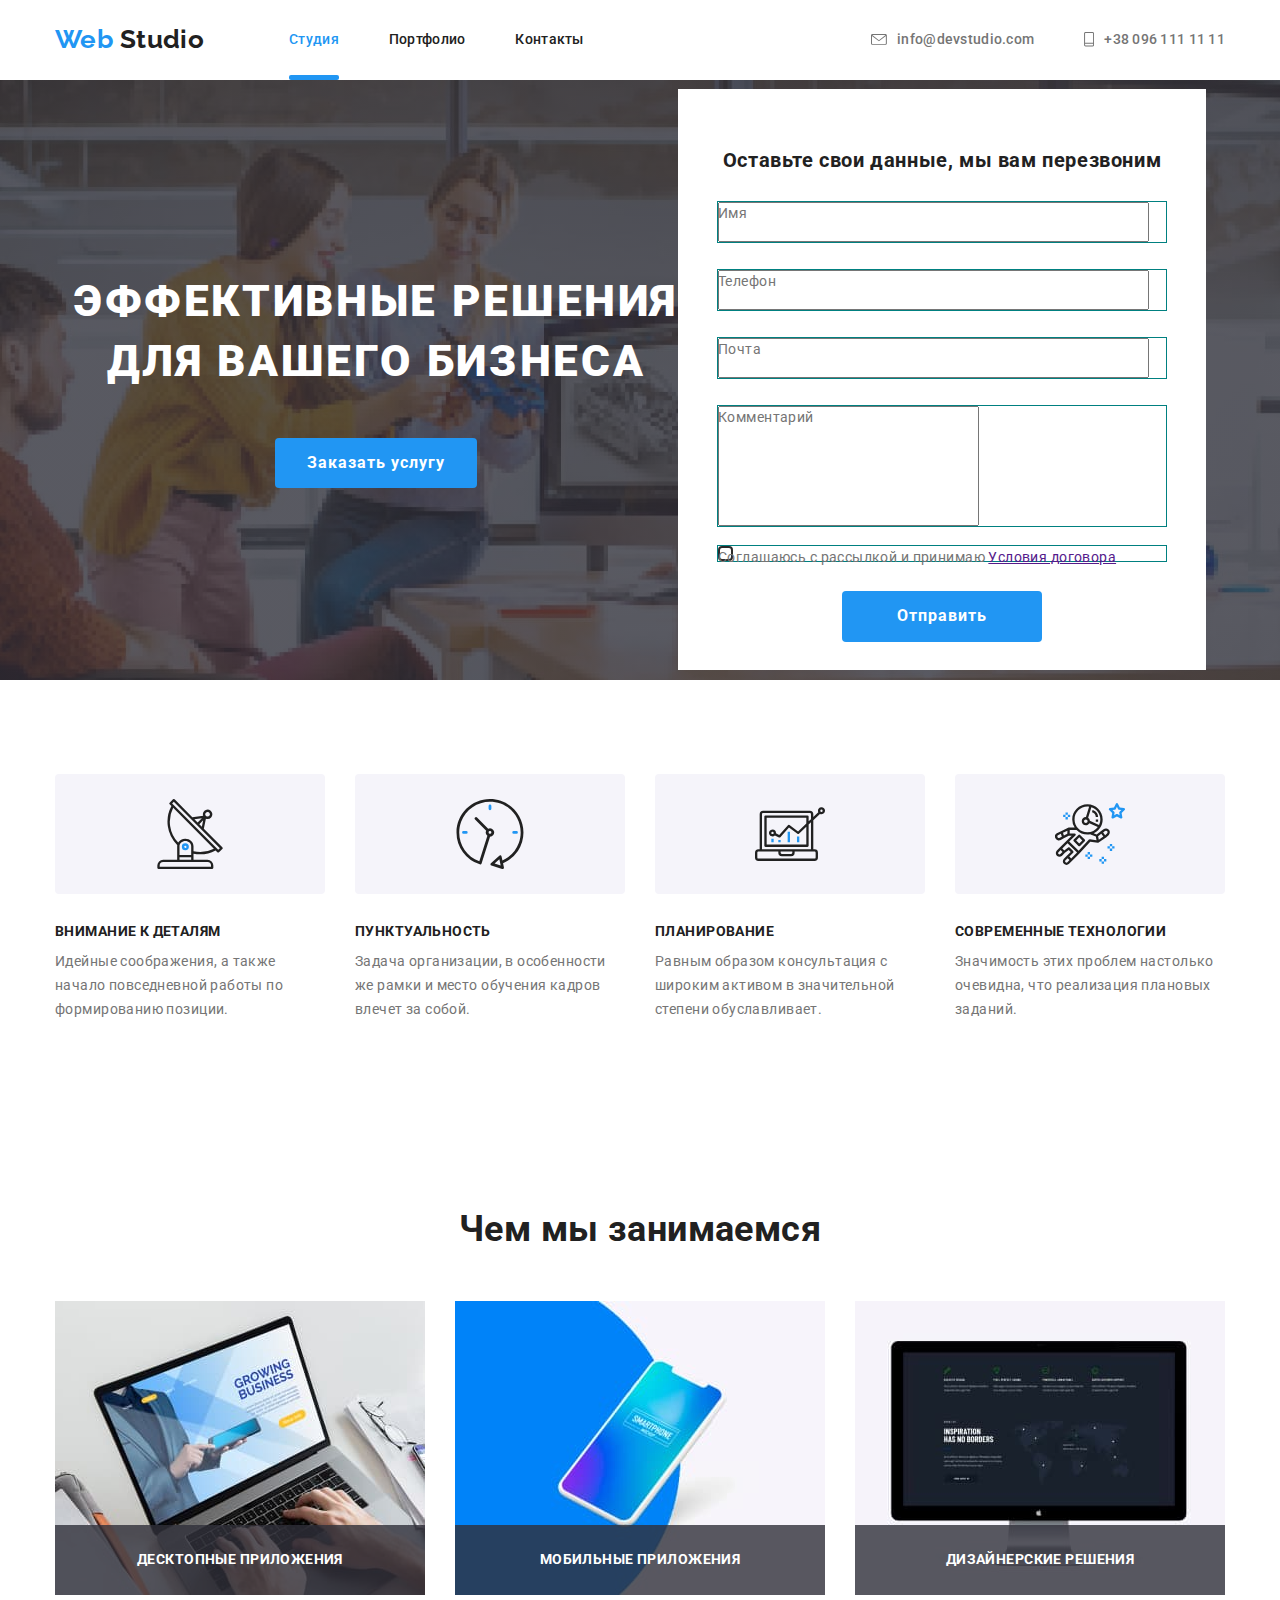
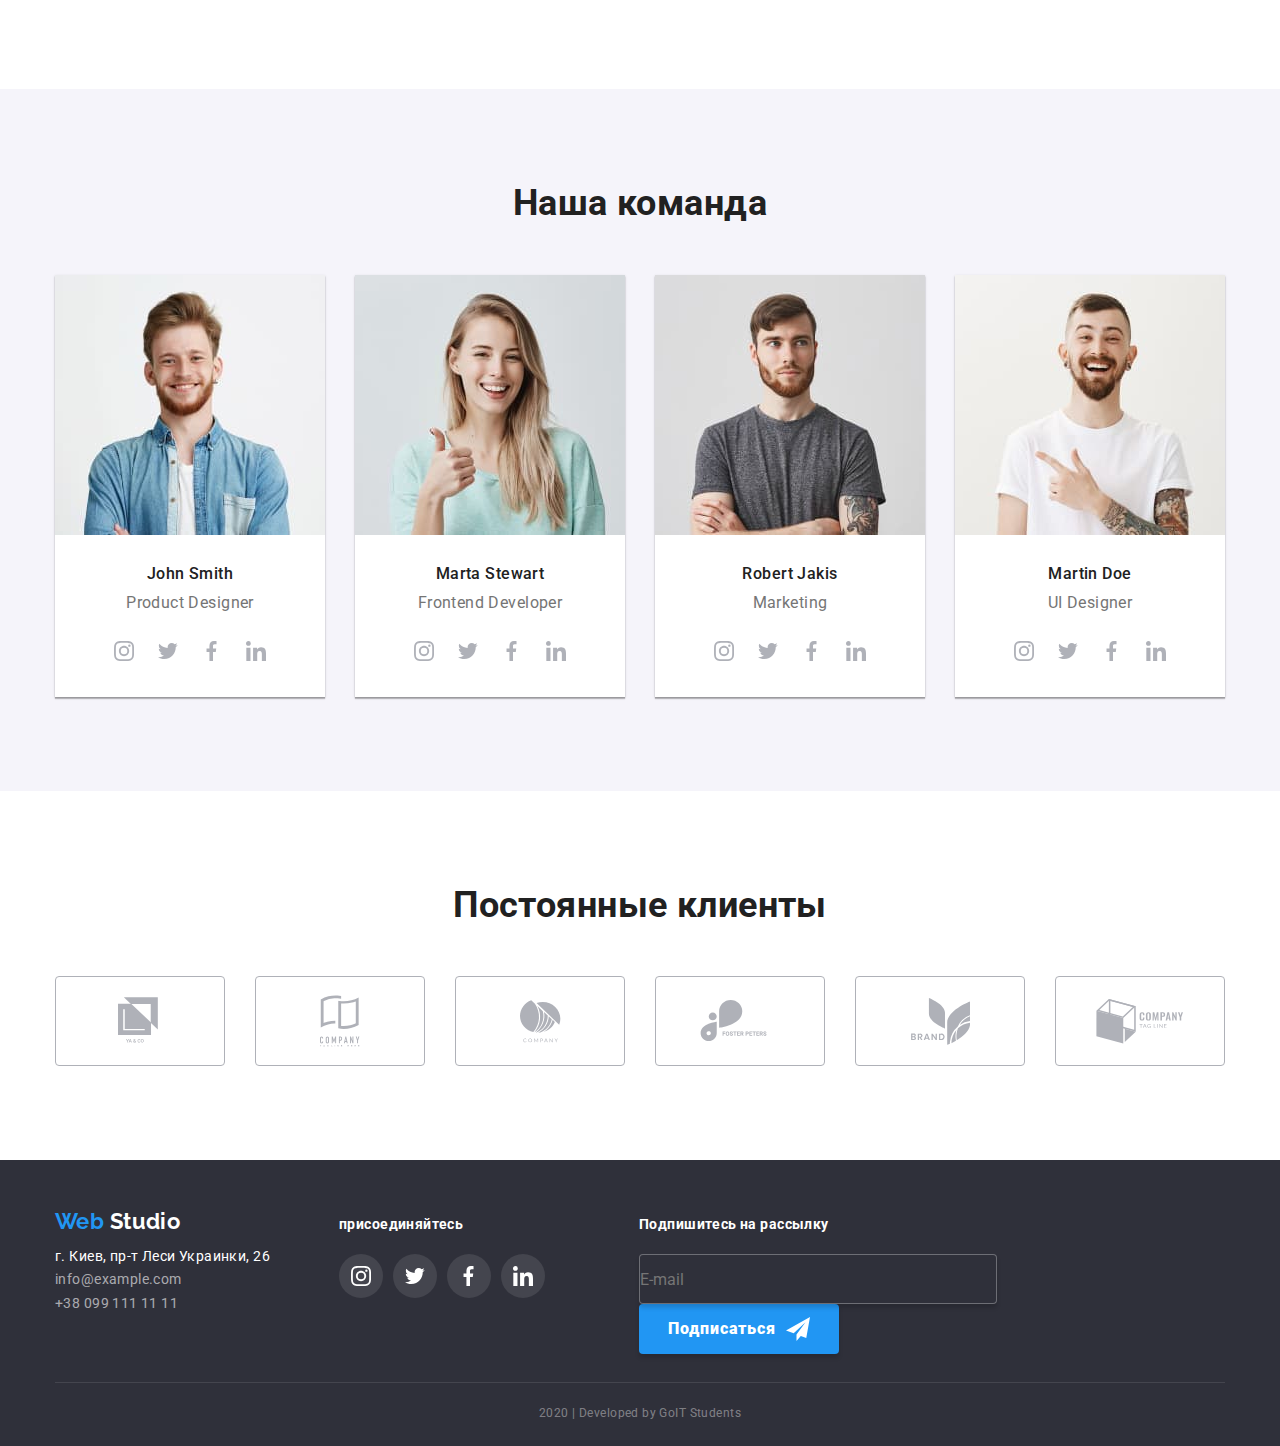
==== commit 4cef7798: "Modal" ====
--- a/index.html
+++ b/index.html
@@ -45,8 +45,46 @@
       <section class="hero">
           <div class="hero-container">
             <h1 class="hero-title">эффективные решения<br>для вашего бизнеса</h1>
-            <button class="button">Заказать услугу</button>
+            <button data-open-modal class="button">Заказать услугу</button>
           </div>
+          <form class="hero-form" autocomplete="off">
+            <p class="form-title">Оставьте свои данные, мы вам перезвоним</p>
+            <label class="form-field">
+              <input type="text" class="form-input" name="name" placeholder=" " />
+              <span class="form-label">Имя</span>
+              <svg class="modal-icon" width="18" height="18">
+                <use href="./images/sprite.svg#"></use>
+              </svg>
+            </label>
+            <label class="form-field">
+              <input type="tel" class="form-input" name="tel" placeholder=" " />
+              <span class="form-label">Телефон</span>
+              <svg class="modal-icon" width="18" height="18">
+                <use href="./images/sprite.svg#"></use>
+              </svg>
+            </label>
+            <label class="form-field">
+              <input type="email" class="form-input" name="mail" placeholder=" " />
+              <span class="form-label">Почта</span>
+              <svg class="modal-icon" width="18" height="18">
+                <use href="./images/sprite.svg#"></use>
+              </svg>
+            </label>
+            <label class="form-field coment">
+              <textarea class="form-textarea" name="coment" cols="30" rows="10"></textarea>
+              <span class="form-label">Комментарий</span>
+            </label>
+            <label class="form-field checkbox">
+              <input type="checkbox" class="form-checkbox" name="consent"/>
+              <span class="checkbox-icon"></span>
+              <!-- <svg class="modal-icon">
+                <use href="./images/sprite.svg#icon-check"></use>
+              </svg> -->
+              <span class="form-label">Соглашаюсь с рассылкой и принимаю
+                <a href="">Условия договора</a>
+              </span>
+            </label>
+            <button data-open-modal class="button">Отправить</button>
       </section>
       <!-- Features -->
       <section class="section">
--- a/css/styles.css
+++ b/css/styles.css
@@ -212,6 +212,72 @@
   text-transform: uppercase;
 }
 
+/* Modal Form */
+.hero-form {
+  width: 528px;
+  height: 581px;
+  background-color: var(--background-text-white);
+  padding: 40px;
+  }
+.form-title {
+  margin-bottom: 30px;
+  color: var(--title-text-color);
+
+  font-weight: 700;
+  font-size: 20px;
+  line-height: 1.15;
+  text-align: center;
+  letter-spacing: 0.03em;
+}
+.form-field {
+  position: relative;
+  outline: 1px solid teal;
+  display: flex;
+  margin-bottom: 28px;
+}
+.form-label {
+  position: absolute;
+}
+.form-field.coment {
+  width: 448px;
+  height: 120px;
+  margin-bottom: 20px;
+}
+.form-field.checkbox {
+  margin-bottom: 30px;
+}
+.form-textarea {
+resize: none;
+}
+.form-checkbox {
+  position: absolute;
+  width: 1px;
+  height: 1px;
+  margin: -1px;
+  border: 0;
+  padding: 0;
+  clip: rect(0 0 0 0);
+  overflow: hidden;
+}
+.checkbox-icon  {
+  display: inline-block;
+  width: 15px;
+  height: 15px;
+  margin-right: 5px;
+
+  border: 2px solid #2a2a2a;
+  border-radius: 4px;
+
+  transition: transform 250ms linear;
+}
+.form-input {
+  width: 448px;
+  height: 40px;
+}
+.form-input:hover + .form-label {
+  color: blue;
+}
+
 /* section */
 .section {
   padding-top: 94px;
@@ -359,6 +425,9 @@
   color: var(--background-text-white);
   background-color: var(--accent-color);
 }
+.soc-icon {
+  fill: currentColor;
+}
 
 /* Client */
 .client {
@@ -460,7 +529,7 @@
   display: flex;
   align-items: center;
   justify-content: center;
-  /* padding: 10px 29px; */
+  padding: 10px 28px;
   border: none;
   margin-top: 0;
   min-width: 200px;
@@ -480,7 +549,7 @@
 
 }
 .footer-button .send-icon {
-  padding-left: 10px;
+  margin-left: 10px;
 }
 .footer-form {
   display: flex;
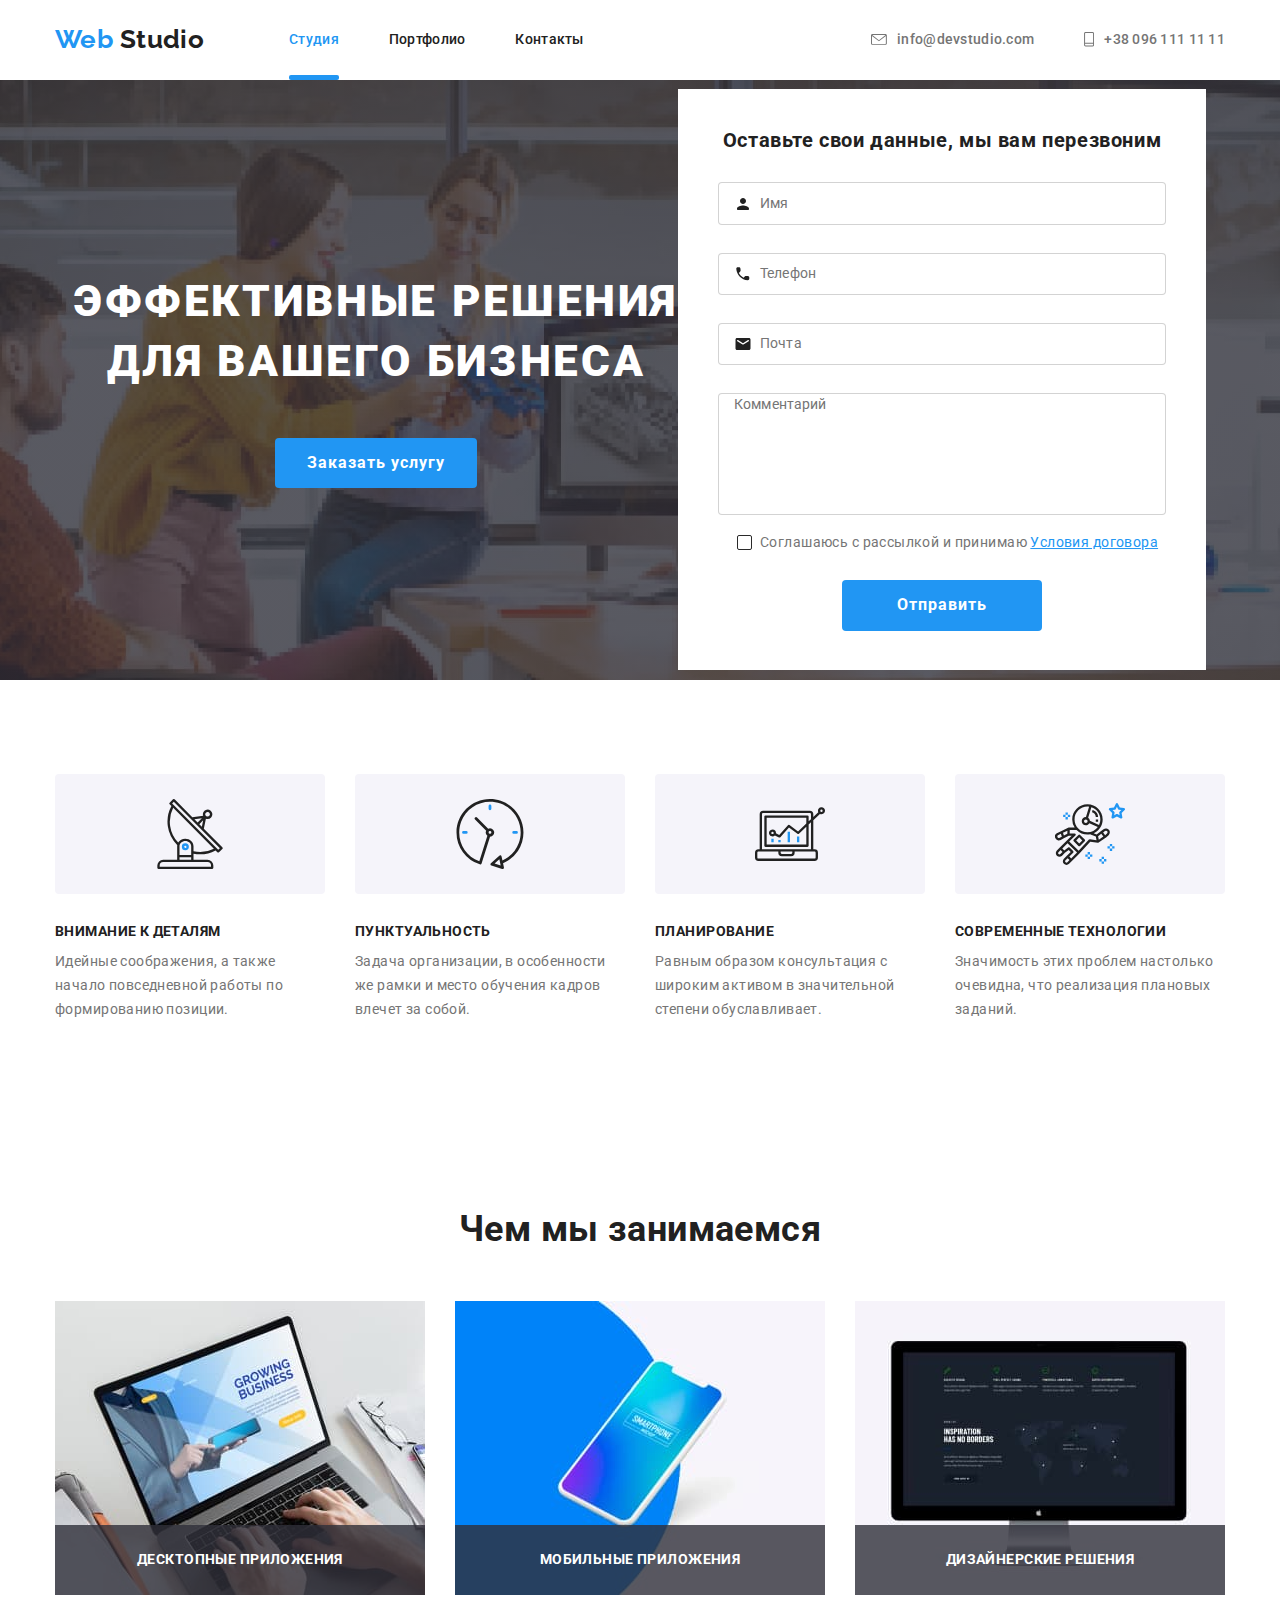
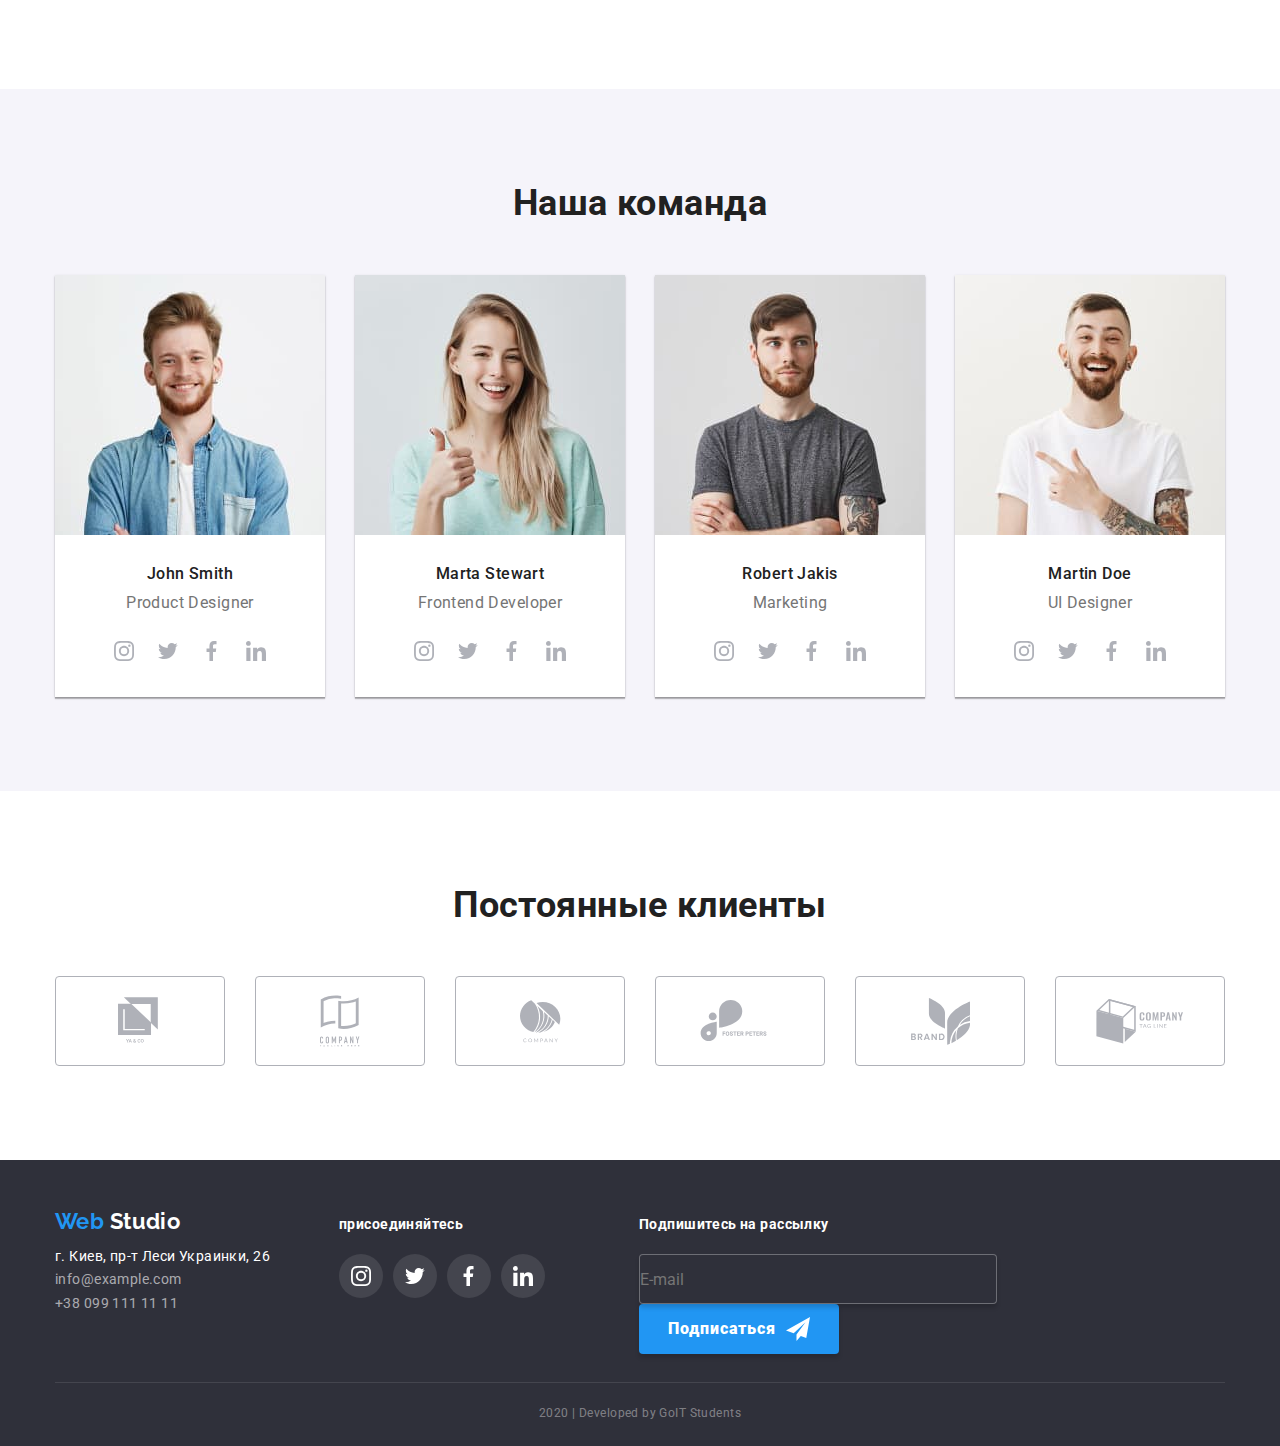
==== commit 55134a51: "Form" ====
--- a/index.html
+++ b/index.html
@@ -53,35 +53,33 @@
               <input type="text" class="form-input" name="name" placeholder=" " />
               <span class="form-label">Имя</span>
               <svg class="modal-icon" width="18" height="18">
-                <use href="./images/sprite.svg#"></use>
+                <use href="./images/sprite.svg#person-black"></use>
               </svg>
             </label>
             <label class="form-field">
               <input type="tel" class="form-input" name="tel" placeholder=" " />
               <span class="form-label">Телефон</span>
               <svg class="modal-icon" width="18" height="18">
-                <use href="./images/sprite.svg#"></use>
+                <use href="./images/sprite.svg#phone-black"></use>
               </svg>
             </label>
             <label class="form-field">
               <input type="email" class="form-input" name="mail" placeholder=" " />
               <span class="form-label">Почта</span>
               <svg class="modal-icon" width="18" height="18">
-                <use href="./images/sprite.svg#"></use>
+                <use href="./images/sprite.svg#email-black"></use>
               </svg>
             </label>
             <label class="form-field coment">
-              <textarea class="form-textarea" name="coment" cols="30" rows="10"></textarea>
-              <span class="form-label">Комментарий</span>
+              <textarea class="form-textarea" name="coment" cols="63" rows="6" placeholder=" "></textarea>
+              <span class="form-label coment">Комментарий</span>
             </label>
             <label class="form-field checkbox">
-              <input type="checkbox" class="form-checkbox" name="consent"/>
+              <input type="checkbox" class="form-checkbox visually-hidden" name="consent"/>
               <span class="checkbox-icon"></span>
-              <!-- <svg class="modal-icon">
-                <use href="./images/sprite.svg#icon-check"></use>
-              </svg> -->
-              <span class="form-label">Соглашаюсь с рассылкой и принимаю
-                <a href="">Условия договора</a>
+              <span class="form-label checkbox">
+                Соглашаюсь с рассылкой и принимаю
+                <a class="contract-link" href="">Условия договора</a>
               </span>
             </label>
             <button data-open-modal class="button">Отправить</button>
--- a/css/styles.css
+++ b/css/styles.css
@@ -220,6 +220,7 @@
   padding: 40px;
   }
 .form-title {
+  margin-top: 0;
   margin-bottom: 30px;
   color: var(--title-text-color);
 
@@ -231,51 +232,105 @@
 }
 .form-field {
   position: relative;
-  outline: 1px solid teal;
   display: flex;
   margin-bottom: 28px;
 }
 .form-label {
   position: absolute;
-}
+  top: 50%;
+  left: 42px;
+  transform: translateY(-50%);
+  font-weight: 400;
+  font-size: 14px;
+  line-height: 1.14;
+  letter-spacing: 0.01em;
+
+  color: var(--primary-text-color);
+  transition: transform 250ms cubic-bezier(0.4, 0, 0.2, 1),
+  color 250ms cubic-bezier(0.4, 0, 0.2, 1);
+}
+.form-label.coment {
+  top: 12px;
+  left: 16px;
+}
+
 .form-field.coment {
-  width: 448px;
-  height: 120px;
+  width: 100%;
   margin-bottom: 20px;
+}
+.form-textarea {
+  resize: none;
+  padding: 12px 16px;
+  border: 1px solid rgba(33, 33, 33, 0.2);
+  border-radius: 4px;
+  }
+.form-textarea:focus {
+  outline:none;
+  border: 1px solid var(--accent-color);
+  border-radius: 4px;
+}
+.form-textarea:focus + .form-label,
+.form-textarea:not(:placeholder-shown) + .form-label {
+  transform: translateY(-28px);
+  color: var(--accent-color);
 }
 .form-field.checkbox {
   margin-bottom: 30px;
 }
-.form-textarea {
-resize: none;
-}
-.form-checkbox {
+.form-input {
+  width: 100%;
+  padding: 12px 18px 12px 42px;
+  border: 1px solid rgba(33, 33, 33, 0.2);
+  border-radius: 4px;
+}
+.form-input:focus-within + .form-label,
+.form-input:not(:placeholder-shown) + .form-label {
+  transform: translate(-26px,-36px);
+  color: var(--accent-color);
+}
+.form-input:focus {
+  outline:none;
+  border: 1px solid var(--accent-color);
+}
+.form-input:focus
+.form-field:focus-within .modal-icon {
+  color: var(--accent-color);
+}
+.modal-icon {
   position: absolute;
-  width: 1px;
-  height: 1px;
-  margin: -1px;
-  border: 0;
-  padding: 0;
-  clip: rect(0 0 0 0);
-  overflow: hidden;
+  top: 50%;
+  left: 16px;
+  transform: translateY(-50%);
+  transition: color 250ms cubic-bezier(0.4, 0, 0.2, 1);
+  color: var(--title-text-color);
+  fill: currentColor;
 }
 .checkbox-icon  {
-  display: inline-block;
+  position: relative;
+  right: -19px;
   width: 15px;
   height: 15px;
-  margin-right: 5px;
-
-  border: 2px solid #2a2a2a;
-  border-radius: 4px;
-
-  transition: transform 250ms linear;
-}
-.form-input {
-  width: 448px;
-  height: 40px;
-}
-.form-input:hover + .form-label {
-  color: blue;
+  margin-right: 8px;
+
+  border: 1px solid #2a2a2a;
+  border-radius: 2px;
+  cursor: pointer;
+  transition: all 250ms cubic-bezier(0.4, 0, 0.2, 1);
+}
+.form-checkbox:checked + .checkbox-icon {
+  border-color: var(--accent-color);
+  background-color: var(--accent-color);
+  background-image: url('../images/icon-check.svg');
+  background-size: contain;
+  background-origin: border-box;
+}
+.checkbox .form-label {
+  font-size: 14px;
+  line-height: 1.71;
+  letter-spacing: 0.03em;
+}
+.contract-link {
+  color: var(--accent-color);
 }
 
 /* section */
@@ -524,6 +579,9 @@
 }
 .footer-soc.no-margin {
   margin-right: 0;
+}
+.subscription-container {
+  display: flex;
 }
 .footer-button {
   display: flex;
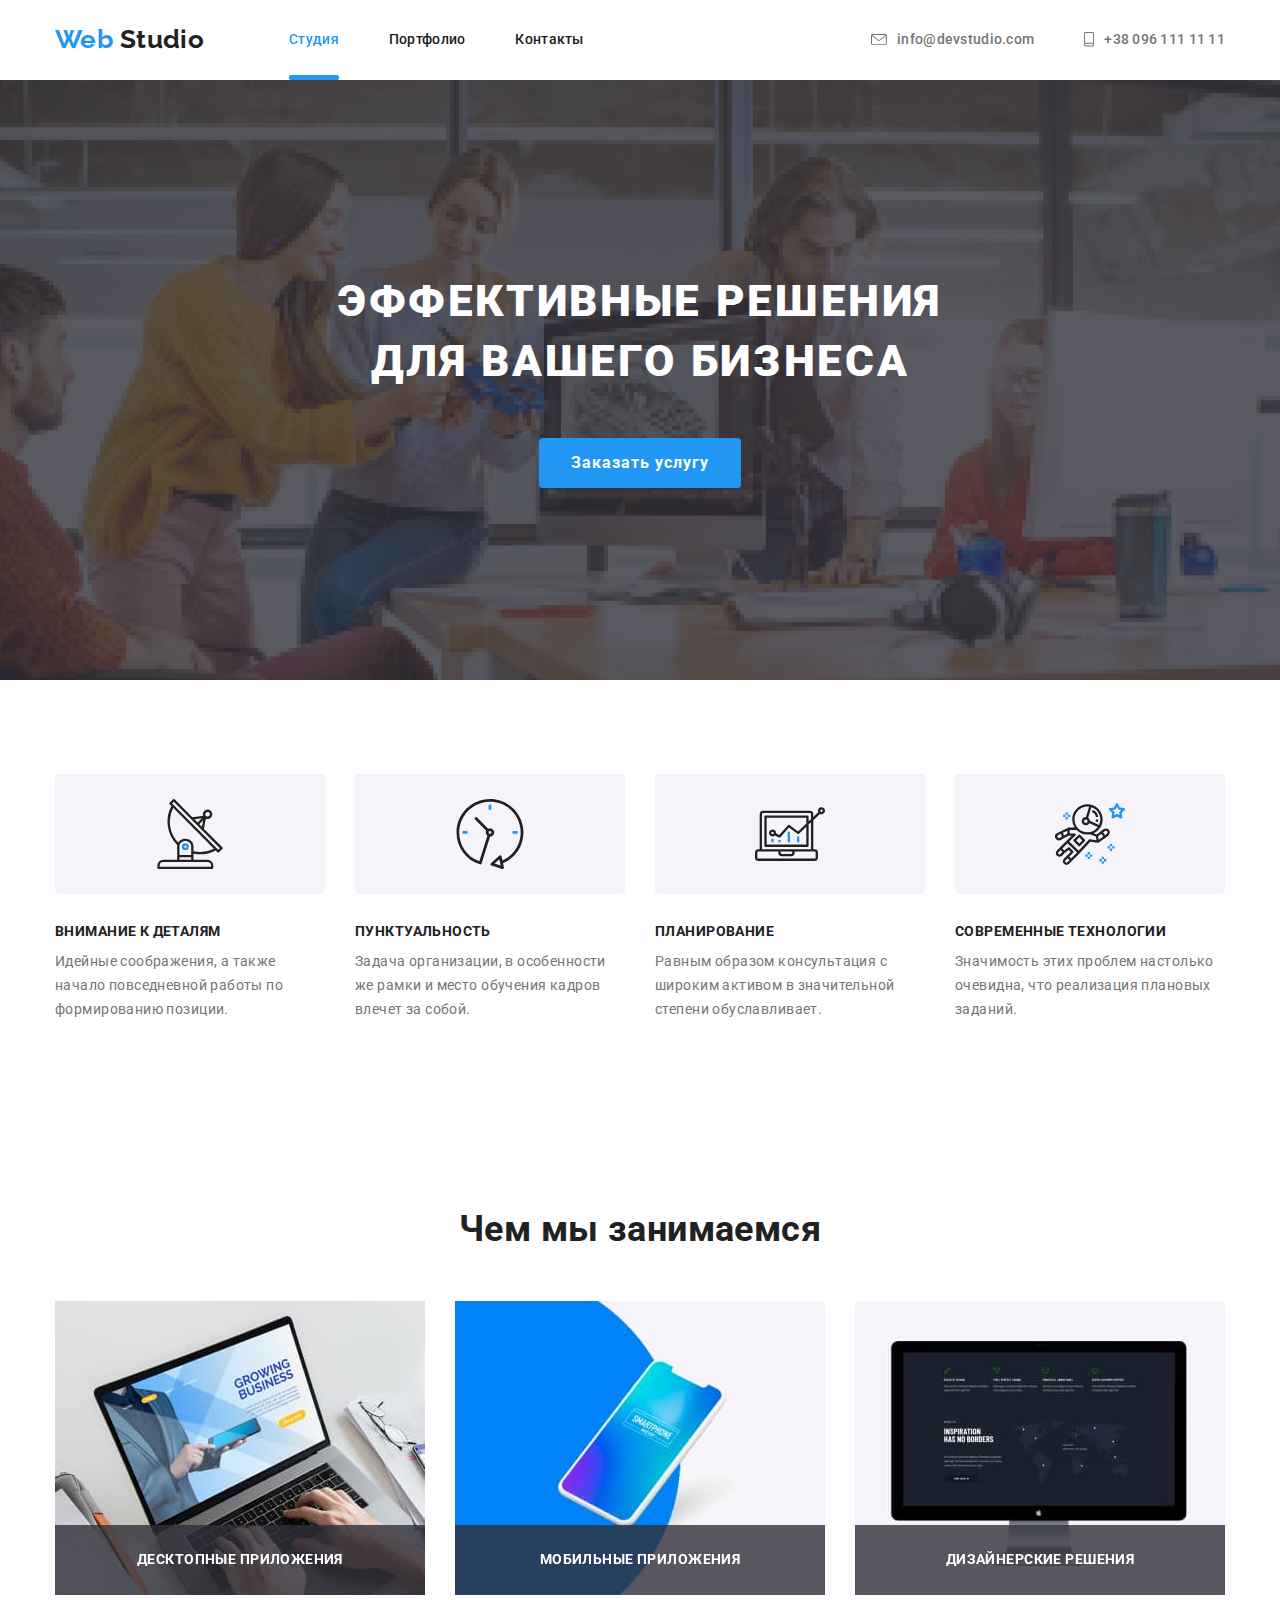
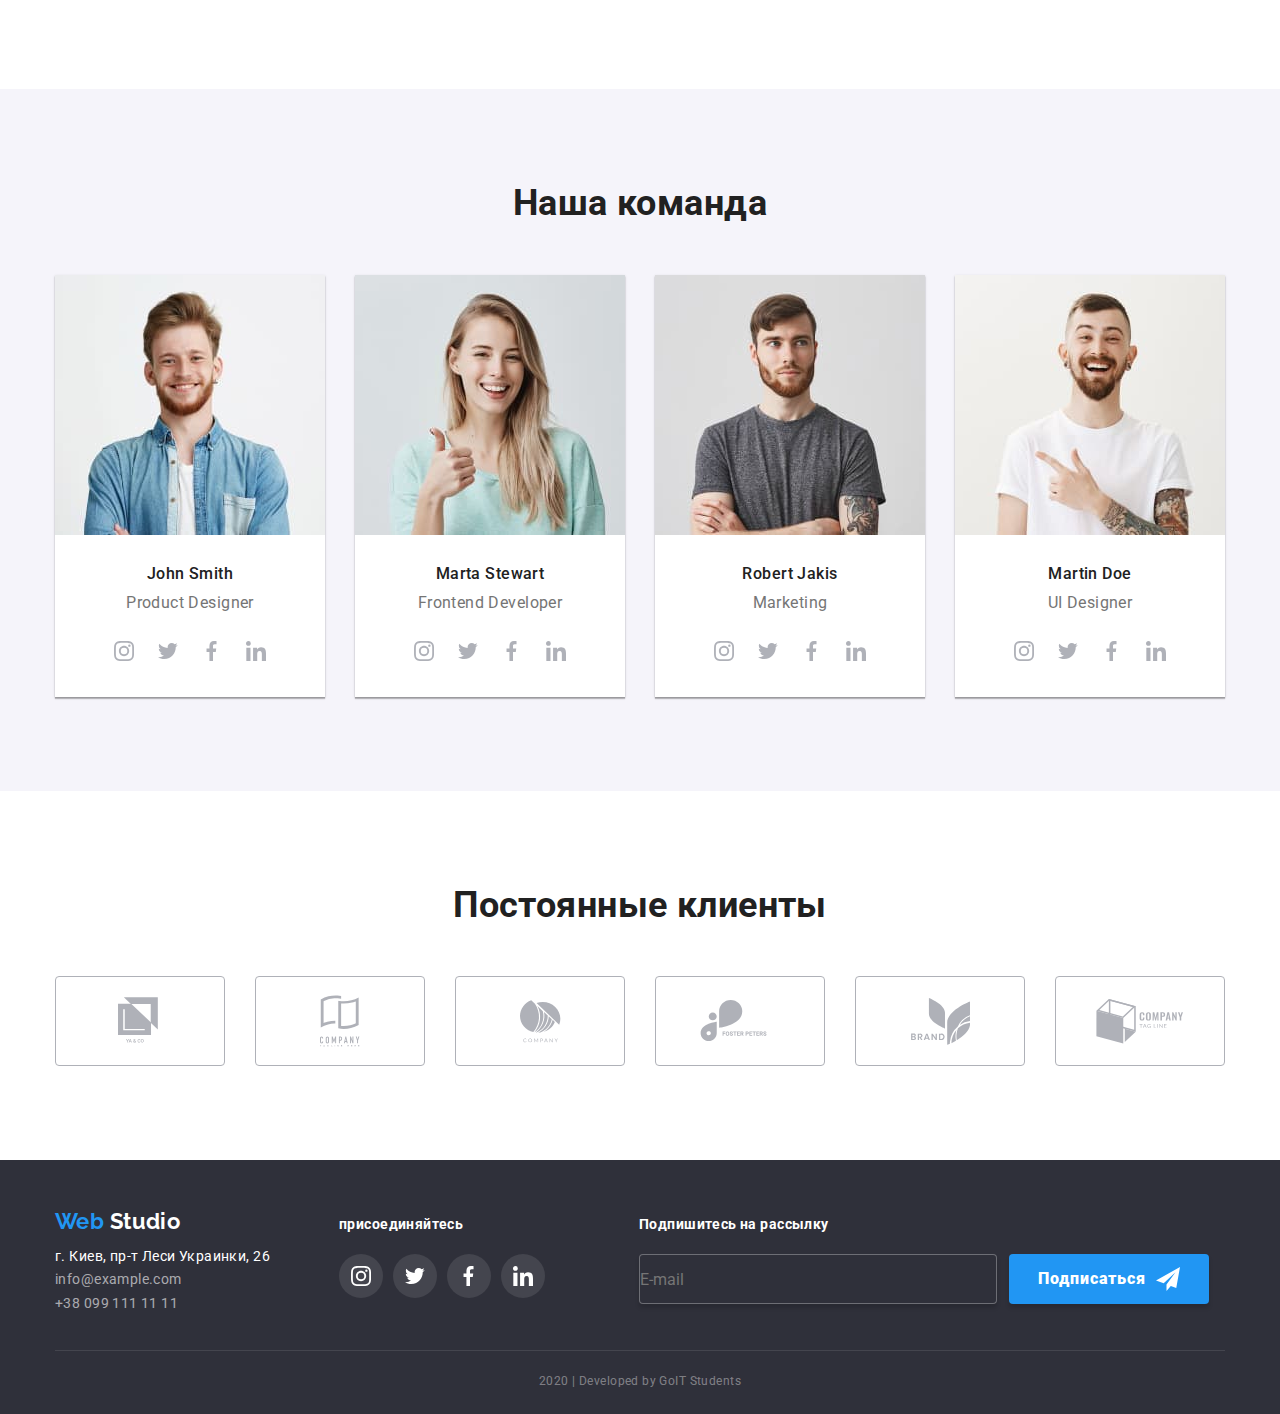
==== commit 04d552b1: "Modal" ====
--- a/index.html
+++ b/index.html
@@ -9,6 +9,49 @@
     <link rel="stylesheet" href="./css/styles.css" />
   </head>
   <body>
+    <div class="backdrop is-hidden" data-modal>
+      <div class="modal">
+        <button class="modal-close" data-modal-close>
+        </button>
+        <form class="form" autocomplete="off">
+          <p class="form-title">Оставьте свои данные, мы вам перезвоним</p>
+          <label class="form-field">
+            <input type="text" class="form-input" name="name" placeholder=" " />
+            <span class="form-label">Имя</span>
+            <svg class="modal-icon" width="18" height="18">
+              <use href="./images/sprite.svg#person-black"></use>
+            </svg>
+          </label>
+          <label class="form-field">
+            <input type="tel" class="form-input" name="tel" placeholder=" " />
+            <span class="form-label">Телефон</span>
+            <svg class="modal-icon" width="18" height="18">
+              <use href="./images/sprite.svg#phone-black"></use>
+            </svg>
+          </label>
+          <label class="form-field">
+            <input type="email" class="form-input" name="mail" placeholder=" " />
+            <span class="form-label">Почта</span>
+            <svg class="modal-icon" width="18" height="18">
+              <use href="./images/sprite.svg#email-black"></use>
+            </svg>
+          </label>
+          <label class="form-field coment">
+            <textarea class="form-textarea" name="coment" cols="63" rows="6" placeholder=" "></textarea>
+            <span class="form-label coment">Комментарий</span>
+          </label>
+          <label class="form-field checkbox">
+            <input type="checkbox" class="form-checkbox visually-hidden" name="consent"/>
+            <span class="checkbox-icon"></span>
+            <span class="form-label checkbox">
+              Соглашаюсь с рассылкой и принимаю
+              <a class="contract-link" href="">Условия договора</a>
+            </span>
+          </label>
+          <button data-open-modal class="button">Отправить</button>
+        </form>  
+      </div>
+    </div>
     <!-- Website navigation -->
     <header class="heder">
       <div class="container page-header">
@@ -45,44 +88,8 @@
       <section class="hero">
           <div class="hero-container">
             <h1 class="hero-title">эффективные решения<br>для вашего бизнеса</h1>
-            <button data-open-modal class="button">Заказать услугу</button>
+            <button data-modal-open class="button">Заказать услугу</button>
           </div>
-          <form class="hero-form" autocomplete="off">
-            <p class="form-title">Оставьте свои данные, мы вам перезвоним</p>
-            <label class="form-field">
-              <input type="text" class="form-input" name="name" placeholder=" " />
-              <span class="form-label">Имя</span>
-              <svg class="modal-icon" width="18" height="18">
-                <use href="./images/sprite.svg#person-black"></use>
-              </svg>
-            </label>
-            <label class="form-field">
-              <input type="tel" class="form-input" name="tel" placeholder=" " />
-              <span class="form-label">Телефон</span>
-              <svg class="modal-icon" width="18" height="18">
-                <use href="./images/sprite.svg#phone-black"></use>
-              </svg>
-            </label>
-            <label class="form-field">
-              <input type="email" class="form-input" name="mail" placeholder=" " />
-              <span class="form-label">Почта</span>
-              <svg class="modal-icon" width="18" height="18">
-                <use href="./images/sprite.svg#email-black"></use>
-              </svg>
-            </label>
-            <label class="form-field coment">
-              <textarea class="form-textarea" name="coment" cols="63" rows="6" placeholder=" "></textarea>
-              <span class="form-label coment">Комментарий</span>
-            </label>
-            <label class="form-field checkbox">
-              <input type="checkbox" class="form-checkbox visually-hidden" name="consent"/>
-              <span class="checkbox-icon"></span>
-              <span class="form-label checkbox">
-                Соглашаюсь с рассылкой и принимаю
-                <a class="contract-link" href="">Условия договора</a>
-              </span>
-            </label>
-            <button data-open-modal class="button">Отправить</button>
       </section>
       <!-- Features -->
       <section class="section">
@@ -424,5 +431,6 @@
             <p class="copyright">2020 &#124; Developed by GoIT Students</p>
       </div>
     </footer>
+    <script src="./js/modal.js"></script>
   </body>
 </html>
--- a/css/styles.css
+++ b/css/styles.css
@@ -213,7 +213,43 @@
 }
 
 /* Modal Form */
-.hero-form {
+.modal {
+  position: absolute;
+  top: 50%;
+  left: 50%;
+  transform: translate(-50%, -50%);
+}
+.backdrop {
+  position: fixed;
+  top: 0;
+  left: 0;
+  width: 100%;
+  height: 100%;
+  background-color: rgba(0, 0, 0, 0.2);;
+}
+.backdrop.is-hidden {
+  opacity: 0;
+  pointer-events: none;
+}
+.modal-close {
+  position: absolute;
+  top: -10px;
+  right: -10px;
+  width: 30px;
+  height: 30px;
+  border: none;
+  border-radius: 50%;
+  border-color: var(--background-text-white);
+  background-color: var(--background-text-white);
+  outline: none;
+  background-image: url('../images/close-icon.svg');
+  background-size: 11px 11px;
+  background-position: 50% 50%;
+  background-repeat: no-repeat;
+  box-shadow: 0px 2px 1px rgba(0, 0, 0, 0.2), 0px 1px 1px rgba(0, 0, 0, 0.14), 0px 1px 3px rgba(0, 0, 0, 0.12);
+  cursor: pointer;
+}
+.form {
   width: 528px;
   height: 581px;
   background-color: var(--background-text-white);
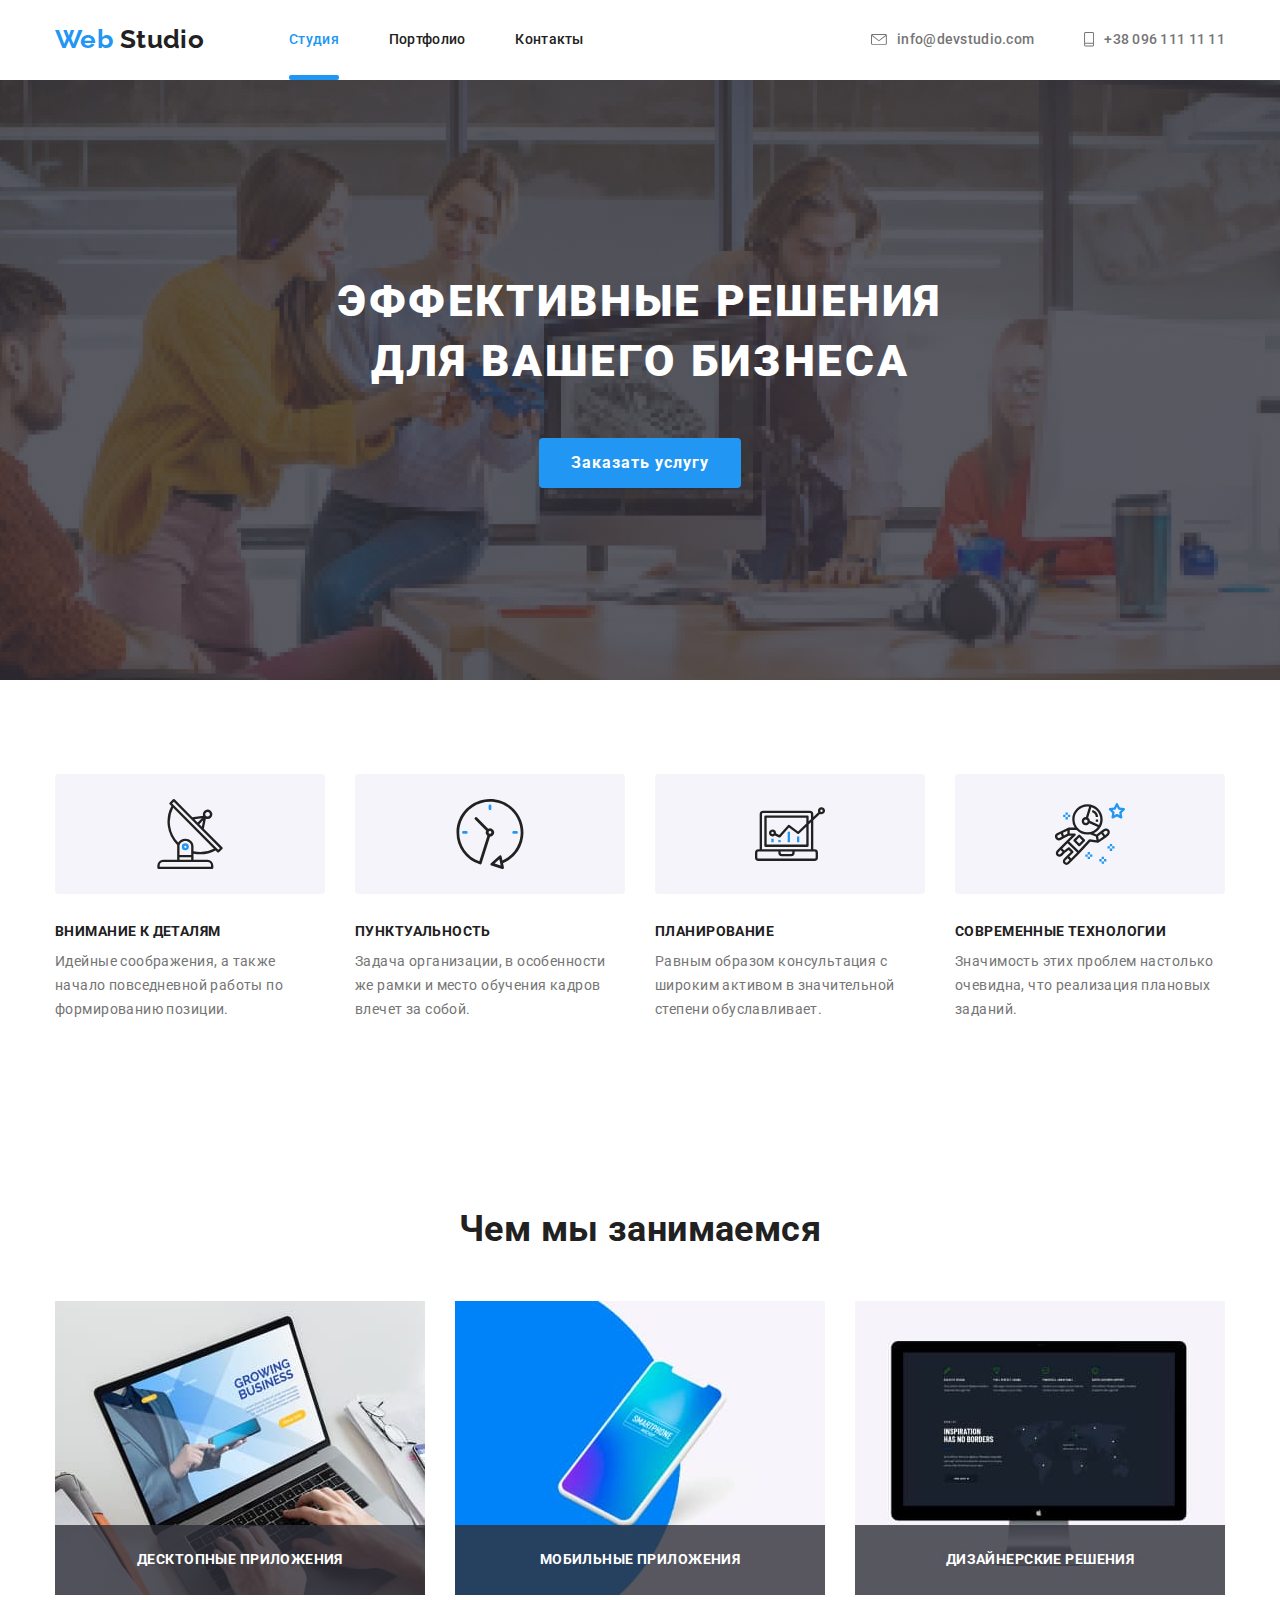
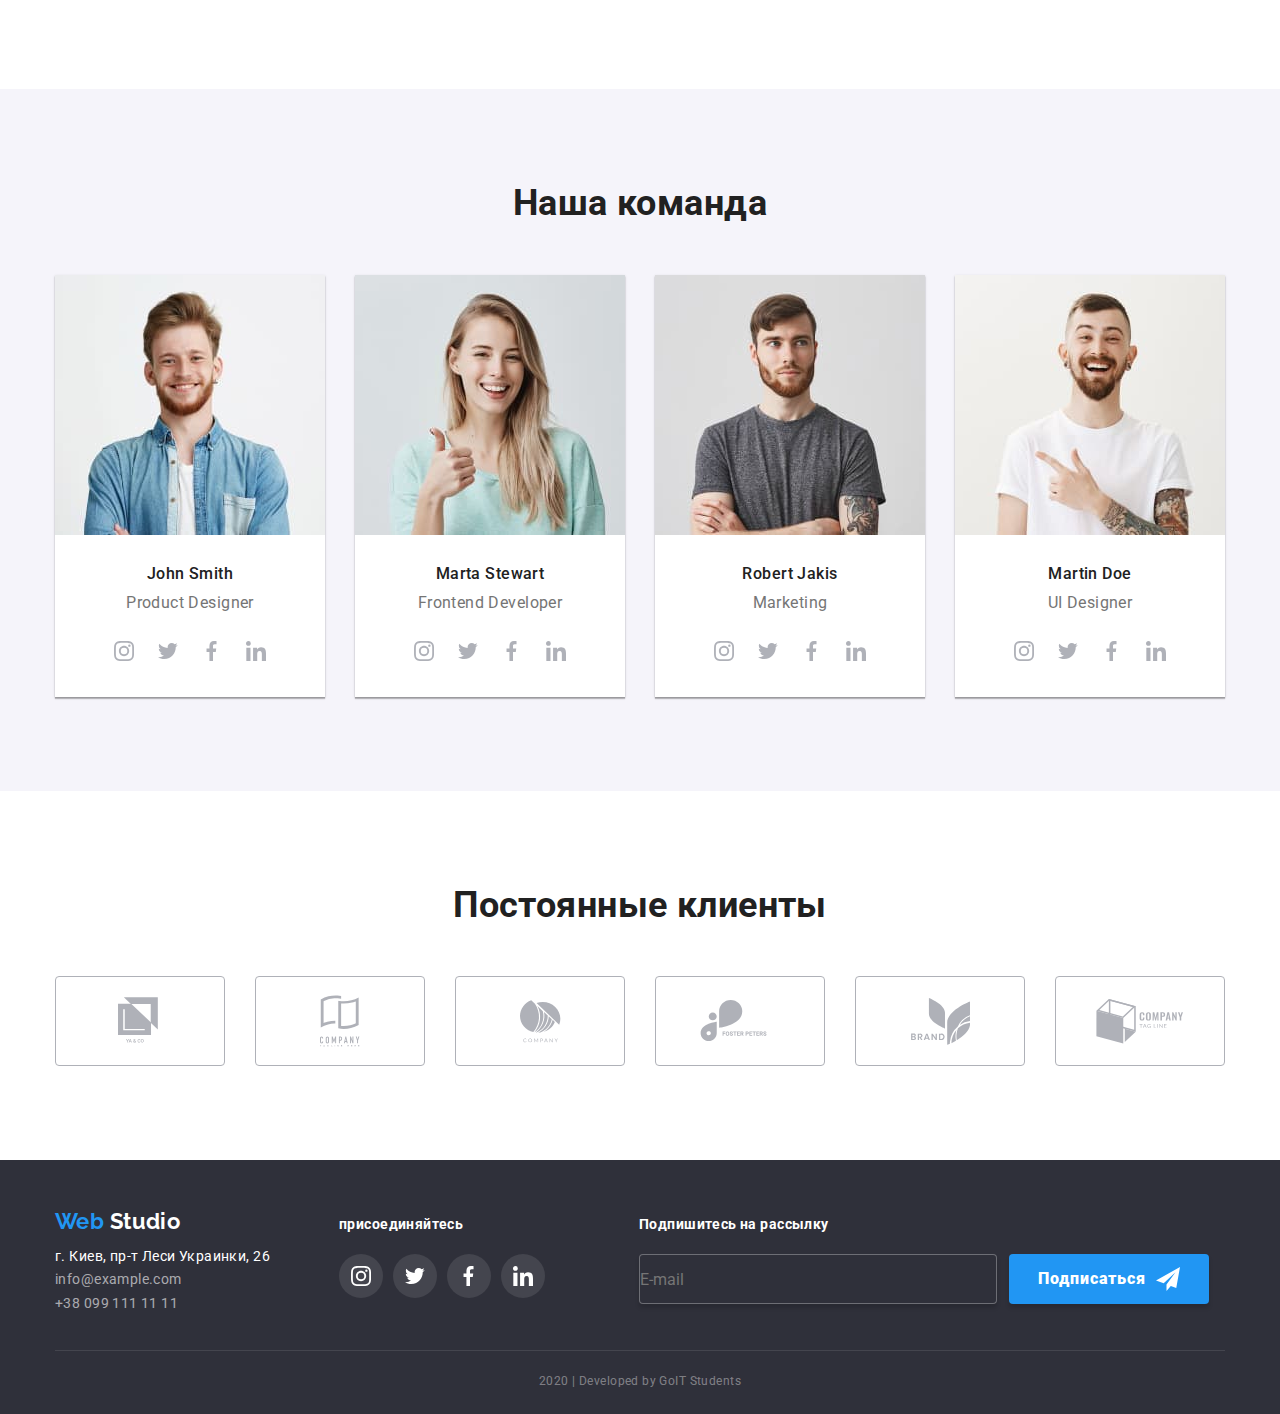
==== commit 1158de73: "Modal - eng" ====
--- a/index.html
+++ b/index.html
@@ -9,49 +9,6 @@
     <link rel="stylesheet" href="./css/styles.css" />
   </head>
   <body>
-    <div class="backdrop is-hidden" data-modal>
-      <div class="modal">
-        <button class="modal-close" data-modal-close>
-        </button>
-        <form class="form" autocomplete="off">
-          <p class="form-title">Оставьте свои данные, мы вам перезвоним</p>
-          <label class="form-field">
-            <input type="text" class="form-input" name="name" placeholder=" " />
-            <span class="form-label">Имя</span>
-            <svg class="modal-icon" width="18" height="18">
-              <use href="./images/sprite.svg#person-black"></use>
-            </svg>
-          </label>
-          <label class="form-field">
-            <input type="tel" class="form-input" name="tel" placeholder=" " />
-            <span class="form-label">Телефон</span>
-            <svg class="modal-icon" width="18" height="18">
-              <use href="./images/sprite.svg#phone-black"></use>
-            </svg>
-          </label>
-          <label class="form-field">
-            <input type="email" class="form-input" name="mail" placeholder=" " />
-            <span class="form-label">Почта</span>
-            <svg class="modal-icon" width="18" height="18">
-              <use href="./images/sprite.svg#email-black"></use>
-            </svg>
-          </label>
-          <label class="form-field coment">
-            <textarea class="form-textarea" name="coment" cols="63" rows="6" placeholder=" "></textarea>
-            <span class="form-label coment">Комментарий</span>
-          </label>
-          <label class="form-field checkbox">
-            <input type="checkbox" class="form-checkbox visually-hidden" name="consent"/>
-            <span class="checkbox-icon"></span>
-            <span class="form-label checkbox">
-              Соглашаюсь с рассылкой и принимаю
-              <a class="contract-link" href="">Условия договора</a>
-            </span>
-          </label>
-          <button data-open-modal class="button">Отправить</button>
-        </form>  
-      </div>
-    </div>
     <!-- Website navigation -->
     <header class="heder">
       <div class="container page-header">
@@ -431,6 +388,49 @@
             <p class="copyright">2020 &#124; Developed by GoIT Students</p>
       </div>
     </footer>
+    <div class="backdrop is-hidden" data-modal>
+      <div class="modal">
+        <button class="modal-close" data-modal-close>
+        </button>
+        <form class="form" autocomplete="off">
+          <p class="form-title">Оставьте свои данные, мы вам перезвоним</p>
+          <label class="form-field">
+            <input type="text" class="form-input" name="name" placeholder=" " />
+            <span class="form-label">Имя</span>
+            <svg class="modal-icon" width="18" height="18">
+              <use href="./images/sprite.svg#person-black"></use>
+            </svg>
+          </label>
+          <label class="form-field">
+            <input type="tel" class="form-input" name="tel" placeholder=" " />
+            <span class="form-label">Телефон</span>
+            <svg class="modal-icon" width="18" height="18">
+              <use href="./images/sprite.svg#phone-black"></use>
+            </svg>
+          </label>
+          <label class="form-field">
+            <input type="email" class="form-input" name="mail" placeholder=" " />
+            <span class="form-label">Почта</span>
+            <svg class="modal-icon" width="18" height="18">
+              <use href="./images/sprite.svg#email-black"></use>
+            </svg>
+          </label>
+          <label class="form-field coment">
+            <textarea class="form-textarea" name="coment" cols="63" rows="6" placeholder=" "></textarea>
+            <span class="form-label coment">Комментарий</span>
+          </label>
+          <label class="form-field checkbox">
+            <input type="checkbox" class="form-checkbox visually-hidden" name="consent"/>
+            <span class="checkbox-icon"></span>
+            <span class="form-label checkbox">
+              Соглашаюсь с рассылкой и принимаю
+              <a class="contract-link" href="">Условия договора</a>
+            </span>
+          </label>
+          <button data-open-modal class="button">Отправить</button>
+        </form>  
+      </div>
+    </div>
     <script src="./js/modal.js"></script>
   </body>
 </html>
--- a/css/styles.css
+++ b/css/styles.css
@@ -212,6 +212,445 @@
   text-transform: uppercase;
 }
 
+/* section */
+.section {
+  padding-top: 94px;
+  padding-bottom: 94px;
+}
+.section-title {
+  margin-top: 0;
+  margin-bottom: 50px;
+  color: var(--title-text-color);
+  font-size: 36px;
+  line-height: 1.16;
+  text-align: center;
+}
+
+/* features */
+
+.features {
+  display: flex;
+}
+.features .features-title {
+  margin-top: 0;
+  margin-bottom: 10px;
+
+  color: var(--title-text-color);
+  font-size: 14px;
+  line-height: 1.14;
+  text-transform: uppercase;
+}
+.features .item {
+  width: 270px;
+  margin-right: 30px;
+}
+.features .item:last-child {
+  margin-right: 0;
+}
+.features .link-decoration {
+  margin-bottom: 30px;
+}
+.features-icon-background {
+  display: flex;
+  justify-content: center;
+  align-items: center;
+  width: 270px;
+  height: 120px;
+  margin-bottom: 30px;
+  background: #F5F4FA;
+  border-radius: 4px;
+}
+.features-icon {
+  display: block;
+  width: 70px;
+  height: 70px;
+}
+.features .text {
+  margin: 0;
+}
+
+/* services */
+
+.services {
+  display: flex;
+}
+.services .item {
+  width: 370px;
+  margin-right: 30px;
+}
+.services .item:last-child {
+  margin-right: 0;
+}
+.services-position {
+  position: relative;
+}
+.services .services-title {
+  position: absolute;
+  display: flex;
+  bottom: 0;
+  margin: 0;
+  width: 370px;
+  height: 70px;
+  justify-content: center;
+  align-items: center;
+
+  color: var(--background-text-white);
+  background-color: rgba(47, 48, 58, 0.8);
+  
+  font-size: 14px;
+  line-height: 1.14;
+  text-transform: uppercase
+}
+
+/* team */
+.team {
+  display: flex;
+}
+.team .item { 
+ width: 270px;
+ margin-right: 30px;
+ box-shadow: 0px 2px 1px rgba(0, 0, 0, 0.2), 0px 1px 1px rgba(0, 0, 0, 0.14), 0px 1px 3px rgba(0, 0, 0, 0.12);
+ background-color: var(--background-text-white);
+ text-align: center;
+}
+.team .item:last-child {
+  margin-right: 0;
+}
+.team-image {
+  margin-top: 0;
+  margin-bottom: 30px;
+}
+.team-name {
+  margin-top: 0;
+  margin-bottom: 10px;
+  
+  color: var(--title-text-color);
+  font-weight: 500;
+  font-size: 16px;
+  line-height: 1.18;
+}
+.team-profession {
+  margin: 0;
+  margin-bottom: 16px;
+
+  font-size: 16px;
+  line-height: 1.18;
+}
+.social {
+  display: flex;
+  justify-content: center;
+  padding-bottom: 24px;
+}
+
+.social .link-decoration {
+  display: flex;
+  justify-content: center;
+  align-items: center;
+  color: var(--icon-color);
+  width: 44px;
+  height: 44px;
+  border-radius: 50%;
+
+  transition: color 250ms cubic-bezier(0.4, 0, 0.2, 1),
+  background-color 250ms cubic-bezier(0.4, 0, 0.2, 1);
+}
+.social .link-decoration:hover,
+.social .link-decoration:focus {
+  color: var(--background-text-white);
+  background-color: var(--accent-color);
+}
+.soc-icon {
+  fill: currentColor;
+}
+
+/* Client */
+.client {
+  display: flex;
+}
+.client .item {
+  width: 170px;
+  margin-right: 30px;
+}
+.client .item:last-child {
+  margin-right: 0;
+}
+.client .link-decoration {
+  display: flex;
+  justify-content: center;
+  align-items: center;
+  width: 170px;
+  height: 90px;
+  border: 1px solid var(--icon-color);
+  border-radius: 4px;
+  color: var(--icon-color);
+
+  transition: border 250ms cubic-bezier(0.4, 0, 0.2, 1),
+  color 250ms cubic-bezier(0.4, 0, 0.2, 1);
+
+}
+.client .link-decoration:hover,
+.client .link-decoration:focus {
+  border: 1px solid var(--accent-color);
+  color: var(--accent-color);
+}
+.client-logo {
+  fill: currentColor;
+}
+
+/* Footer */
+.footer-container {
+  display: flex;
+  padding-top: 48px;
+  padding-bottom: 28px;
+  align-items: baseline;
+}
+.social .item {
+  display: flex;
+  align-items: center;
+}
+.address-container {
+  margin-right: 69px;
+}
+.link-conteiner {
+  margin-right: 94px;
+}
+.social .item:not(:last-child) {
+  margin-right: 10px;
+}
+.footer {
+  background-color: var(--background-footer-color);
+}
+.address-footer {
+  color: var(--background-text-white);
+  font-style: normal;
+}
+.address-footer .link {
+  color: var(--address-text-color);
+  font-style: normal;
+  text-decoration: none;
+}
+.footer .subscription {
+  display: block;
+  margin: 0;
+  margin-bottom: 21px;
+
+  color: var(--background-text-white);
+  font-weight: 700;
+  font-size: 14px;
+  line-height: 1.14;
+}
+.copyright {
+  margin: 0;
+  padding-top: 18px;
+  padding-bottom: 21px;
+  border-top: 1px solid rgba(255, 255, 255, 0.1);
+
+  color: rgba(255, 255, 255, 0.4);
+  font-size: 12px;
+  line-height: 2;
+  text-align: center;
+}
+.link-decoration.footer-soc {
+  background-color: #44454E;
+  border-radius: 50%;
+  color: var(--background-text-white);
+  margin-right: 10px;
+}
+.footer-soc.no-margin {
+  margin-right: 0;
+}
+.subscription-container {
+  display: flex;
+}
+.footer-button {
+  display: flex;
+  align-items: center;
+  justify-content: center;
+  padding: 10px 28px;
+  border: none;
+  margin-top: 0;
+  min-width: 200px;
+  
+  border-radius: 4px;
+  border-color: var(--accent-color);
+  box-shadow: 0px 4px 4px rgba(0, 0, 0, 0.15);
+  color: var(--background-text-white);
+  background-color: var(--accent-color);
+
+  font-weight: 900;
+  font-size: 16px;
+  line-height: 1.87;
+  letter-spacing: 0.06em;
+
+  transition: color 250ms cubic-bezier(0.4, 0, 0.2, 1);
+
+}
+.footer-button .send-icon {
+  margin-left: 10px;
+}
+.footer-form {
+  display: flex;
+}
+.enter-mail {
+  margin-right: 12px;
+  width: 358px;
+  height: 50px;
+  padding: 0px;
+  background: #2f303a;
+  border: 1px solid rgba(255, 255, 255, 0.3);
+  box-shadow: 0px 4px 4px rgba(0, 0, 0, 0.15);
+  border-radius: 4px;
+  font-weight: 400;
+  font-size: 16px;
+  line-height: 1.87;
+  color: var(--white-text-color);
+}
+.send-icon {
+  fill: currentColor;
+}
+
+
+/* button */
+.button {
+  margin: 0;
+  border: none;
+  border-radius: 4px;
+  padding: 10px 32px;
+  min-width: 200px;
+
+  color: var(--background-text-white);
+  background-color: var(--accent-color);
+
+  font-weight: 700;
+  font-size: 16px;
+  line-height: 1.9;
+  letter-spacing: 0.06em;
+  text-align: center;
+
+  transition: visibility 250ms cubic-bezier(0.4, 0, 0.2, 1);
+}
+.button:hover,
+.button:focus {
+  background: #188CE8;
+}
+/*---------------------------------------------------*/
+
+/* portfolio page */
+
+/* button */
+.section-btn {
+  margin-bottom: 50px;
+  text-align: center;
+}
+.section-btn .btn {
+  padding: 6px 22px;
+  border: none;
+  color: var(--title-text-color);
+  font-family: inherit;
+  font-style: normal;
+  font-weight: 500;
+  font-size: 16px;
+  line-height: 1.63;
+  text-align: center;
+
+  transition: color 250ms cubic-bezier(0.4, 0, 0.2, 1),
+  background-color 250ms cubic-bezier(0.4, 0, 0.2, 1);
+
+}
+.section-btn .btn:not(:last-child) {
+  margin-right: 8px;
+}
+.section-btn .btn:hover,
+.section-btn .btn:focus {
+  color: var(--background-text-white);
+  background-color: var(--accent-color);
+}
+
+.portfolio {
+  color: var(--title-text-color);
+  padding-top: 94px;
+  padding-bottom: 94px;
+}
+.portfolio-subtitle {
+  margin-top: 0;
+  margin-bottom: 4px;
+
+  color: var(--title-text-color);
+  font-size: 18px;
+  line-height: 2;
+  letter-spacing: 0.06em;
+}
+/* portfolio list */
+.portfolio-excerpt {
+  position: absolute;
+  top: 0;
+  display: flex;
+  justify-content: center;
+  align-items: center;
+  width: 100%;
+  margin: 0px;
+  padding: 63px 24px;
+  color: var(--background-text-white);
+  background: rgba(33, 150, 243, 0.9);
+  font-weight: 400;
+  font-size: 18px;
+  line-height: 1.56;
+  letter-spacing: 0.03em;
+
+  transform: translateY(100%);
+  transition: transform 250ms cubic-bezier(0.4, 0, 0.2, 1);
+  opacity: 0;
+}
+.portfolio-list .link-decoration:hover .portfolio-excerpt {
+  transform: translateY(0%);
+  opacity: 1;
+}
+.portfolio-list {
+  display: flex;
+  flex-wrap: wrap;
+
+  color: var(--title-text-color);
+}
+.portfolio-overlay {
+  position: relative;
+}
+
+.portfolio-list .item {
+  width: 370px;
+  margin-right: 30px;
+  margin-bottom: 30px;
+}
+.portfolio-list .item:nth-child(3n) {
+  margin-right: 0;
+}
+.portfolio-list .item:nth-last-child(-n+3) {
+  margin-bottom: 0;
+}
+
+.portfolio-list .link-decoration:hover,
+.portfolio-list .link-decoration:focus {
+  box-shadow: 1px 4px 6px rgba(0, 0, 0, 0.16), 0px 4px 4px rgba(0, 0, 0, 0.06), 0px 1px 1px rgba(0, 0, 0, 0.12);
+  cursor: pointer;
+}
+.portfolio-list .link-decoration:hover,
+.portfolio-list .link-decoration:focus .portfolio-excerpt {
+  opacity: 1;
+}
+
+.portfolio-desc {
+  margin: 0;
+  color: var(--primary-text-color);
+  font-size: 16px;
+  line-height: 30px;
+}
+
+.card-content {
+  padding: 20px 24px;
+  border-right: 1px solid var(--border-color);
+  border-bottom: 1px solid var(--border-color);
+  border-left: 1px solid var(--border-color);
+}
+
 /* Modal Form */
 .modal {
   position: absolute;
@@ -220,16 +659,19 @@
   transform: translate(-50%, -50%);
 }
 .backdrop {
+  z-index: 2;
   position: fixed;
   top: 0;
   left: 0;
   width: 100%;
   height: 100%;
-  background-color: rgba(0, 0, 0, 0.2);;
+  background-color: rgba(0, 0, 0, 0.2);
+  transition: opacity 250ms cubic-bezier(0.4, 0, 0.2, 1);
 }
 .backdrop.is-hidden {
   opacity: 0;
   pointer-events: none;
+  transition: opacity 250ms cubic-bezier(0.4, 0, 0.2, 1);
 }
 .modal-close {
   position: absolute;
@@ -289,7 +731,6 @@
   top: 12px;
   left: 16px;
 }
-
 .form-field.coment {
   width: 100%;
   margin-bottom: 20px;
@@ -328,7 +769,7 @@
   outline:none;
   border: 1px solid var(--accent-color);
 }
-.form-input:focus
+.form-input:focus,
 .form-field:focus-within .modal-icon {
   color: var(--accent-color);
 }
@@ -368,442 +809,9 @@
 .contract-link {
   color: var(--accent-color);
 }
-
-/* section */
-.section {
-  padding-top: 94px;
-  padding-bottom: 94px;
-}
-.section-title {
-  margin-top: 0;
-  margin-bottom: 50px;
-  color: var(--title-text-color);
-  font-size: 36px;
-  line-height: 1.16;
-  text-align: center;
-}
-
-/* features */
-
-.features {
-  display: flex;
-}
-.features .features-title {
-  margin-top: 0;
-  margin-bottom: 10px;
-
-  color: var(--title-text-color);
-  font-size: 14px;
-  line-height: 1.14;
-  text-transform: uppercase;
-}
-.features .item {
-  width: 270px;
-  margin-right: 30px;
-}
-.features .item:last-child {
-  margin-right: 0;
-}
-.features .link-decoration {
-  margin-bottom: 30px;
-}
-.features-icon-background {
-  display: flex;
+.form .button {
+  display: flex;
+  margin-left: auto;
+  margin-right: auto;
   justify-content: center;
-  align-items: center;
-  width: 270px;
-  height: 120px;
-  margin-bottom: 30px;
-  background: #F5F4FA;
-  border-radius: 4px;
-}
-.features-icon {
-  display: block;
-  width: 70px;
-  height: 70px;
-}
-.features .text {
-  margin: 0;
-}
-
-/* services */
-
-.services {
-  display: flex;
-}
-.services .item {
-  width: 370px;
-  margin-right: 30px;
-}
-.services .item:last-child {
-  margin-right: 0;
-}
-.services-position {
-  position: relative;
-}
-.services .services-title {
-  position: absolute;
-  display: flex;
-  bottom: 0;
-  margin: 0;
-  width: 370px;
-  height: 70px;
-  justify-content: center;
-  align-items: center;
-
-  color: var(--background-text-white);
-  background-color: rgba(47, 48, 58, 0.8);
-  
-  font-size: 14px;
-  line-height: 1.14;
-  text-transform: uppercase
-}
-
-/* team */
-.team {
-  display: flex;
-}
-.team .item { 
- width: 270px;
- margin-right: 30px;
- box-shadow: 0px 2px 1px rgba(0, 0, 0, 0.2), 0px 1px 1px rgba(0, 0, 0, 0.14), 0px 1px 3px rgba(0, 0, 0, 0.12);
- background-color: var(--background-text-white);
- text-align: center;
-}
-.team .item:last-child {
-  margin-right: 0;
-}
-.team-image {
-  margin-top: 0;
-  margin-bottom: 30px;
-}
-.team-name {
-  margin-top: 0;
-  margin-bottom: 10px;
-  
-  color: var(--title-text-color);
-  font-weight: 500;
-  font-size: 16px;
-  line-height: 1.18;
-}
-.team-profession {
-  margin: 0;
-  margin-bottom: 16px;
-
-  font-size: 16px;
-  line-height: 1.18;
-}
-.social {
-  display: flex;
-  justify-content: center;
-  padding-bottom: 24px;
-}
-
-.social .link-decoration {
-  display: flex;
-  justify-content: center;
-  align-items: center;
-  color: var(--icon-color);
-  width: 44px;
-  height: 44px;
-  border-radius: 50%;
-
-  transition: color 250ms cubic-bezier(0.4, 0, 0.2, 1),
-  background-color 250ms cubic-bezier(0.4, 0, 0.2, 1);
-}
-.social .link-decoration:hover,
-.social .link-decoration:focus {
-  color: var(--background-text-white);
-  background-color: var(--accent-color);
-}
-.soc-icon {
-  fill: currentColor;
-}
-
-/* Client */
-.client {
-  display: flex;
-}
-.client .item {
-  width: 170px;
-  margin-right: 30px;
-}
-.client .item:last-child {
-  margin-right: 0;
-}
-.client .link-decoration {
-  display: flex;
-  justify-content: center;
-  align-items: center;
-  width: 170px;
-  height: 90px;
-  border: 1px solid var(--icon-color);
-  border-radius: 4px;
-  color: var(--icon-color);
-
-  transition: border 250ms cubic-bezier(0.4, 0, 0.2, 1),
-  color 250ms cubic-bezier(0.4, 0, 0.2, 1);
-
-}
-.client .link-decoration:hover,
-.client .link-decoration:focus {
-  border: 1px solid var(--accent-color);
-  color: var(--accent-color);
-}
-.client-logo {
-  fill: currentColor;
-}
-
-/* Footer */
-.footer-container {
-  display: flex;
-  padding-top: 48px;
-  padding-bottom: 28px;
-  align-items: baseline;
-}
-.social .item {
-  display: flex;
-  align-items: center;
-}
-.address-container {
-  margin-right: 69px;
-}
-.link-conteiner {
-  margin-right: 94px;
-}
-.social .item:not(:last-child) {
-  margin-right: 10px;
-}
-.footer {
-  background-color: var(--background-footer-color);
-}
-.address-footer {
-  color: var(--background-text-white);
-  font-style: normal;
-}
-.address-footer .link {
-  color: var(--address-text-color);
-  font-style: normal;
-  text-decoration: none;
-}
-.footer .subscription {
-  display: block;
-  margin: 0;
-  margin-bottom: 21px;
-
-  color: var(--background-text-white);
-  font-weight: 700;
-  font-size: 14px;
-  line-height: 1.14;
-}
-.copyright {
-  margin: 0;
-  padding-top: 18px;
-  padding-bottom: 21px;
-  border-top: 1px solid rgba(255, 255, 255, 0.1);
-
-  color: rgba(255, 255, 255, 0.4);
-  font-size: 12px;
-  line-height: 2;
-  text-align: center;
-}
-.link-decoration.footer-soc {
-  background-color: #44454E;
-  border-radius: 50%;
-  color: var(--background-text-white);
-  margin-right: 10px;
-}
-.footer-soc.no-margin {
-  margin-right: 0;
-}
-.subscription-container {
-  display: flex;
-}
-.footer-button {
-  display: flex;
-  align-items: center;
-  justify-content: center;
-  padding: 10px 28px;
-  border: none;
-  margin-top: 0;
-  min-width: 200px;
-  
-  border-radius: 4px;
-  border-color: var(--accent-color);
-  box-shadow: 0px 4px 4px rgba(0, 0, 0, 0.15);
-  color: var(--background-text-white);
-  background-color: var(--accent-color);
-
-  font-weight: 900;
-  font-size: 16px;
-  line-height: 1.87;
-  letter-spacing: 0.06em;
-
-  transition: color 250ms cubic-bezier(0.4, 0, 0.2, 1);
-
-}
-.footer-button .send-icon {
-  margin-left: 10px;
-}
-.footer-form {
-  display: flex;
-}
-.enter-mail {
-  margin-right: 12px;
-  width: 358px;
-  height: 50px;
-  padding: 0px;
-  background: #2f303a;
-  border: 1px solid rgba(255, 255, 255, 0.3);
-  box-shadow: 0px 4px 4px rgba(0, 0, 0, 0.15);
-  border-radius: 4px;
-  font-weight: 400;
-  font-size: 16px;
-  line-height: 1.87;
-  color: var(--white-text-color);
-}
-.send-icon {
-  fill: currentColor;
-}
-
-
-/* button */
-.button {
-  margin: 0;
-  border: none;
-  border-radius: 4px;
-  padding: 10px 32px;
-  min-width: 200px;
-
-  color: var(--background-text-white);
-  background-color: var(--accent-color);
-
-  font-weight: 700;
-  font-size: 16px;
-  line-height: 1.9;
-  letter-spacing: 0.06em;
-  text-align: center;
-
-  transition: visibility 250ms cubic-bezier(0.4, 0, 0.2, 1);
-}
-.button:hover,
-.button:focus {
-  background: #188CE8;
-}
-/*---------------------------------------------------*/
-
-/* portfolio page */
-
-/* button */
-.section-btn {
-  margin-bottom: 50px;
-  text-align: center;
-}
-.section-btn .btn {
-  padding: 6px 22px;
-  border: none;
-  color: var(--title-text-color);
-  font-family: inherit;
-  font-style: normal;
-  font-weight: 500;
-  font-size: 16px;
-  line-height: 1.63;
-  text-align: center;
-
-  transition: color 250ms cubic-bezier(0.4, 0, 0.2, 1),
-  background-color 250ms cubic-bezier(0.4, 0, 0.2, 1);
-
-}
-.section-btn .btn:not(:last-child) {
-  margin-right: 8px;
-}
-.section-btn .btn:hover,
-.section-btn .btn:focus {
-  color: var(--background-text-white);
-  background-color: var(--accent-color);
-}
-
-.portfolio {
-  color: var(--title-text-color);
-  padding-top: 94px;
-  padding-bottom: 94px;
-}
-.portfolio-subtitle {
-  margin-top: 0;
-  margin-bottom: 4px;
-
-  color: var(--title-text-color);
-  font-size: 18px;
-  line-height: 2;
-  letter-spacing: 0.06em;
-}
-/* portfolio list */
-.portfolio-excerpt {
-  position: absolute;
-  top: 0;
-  display: flex;
-  justify-content: center;
-  align-items: center;
-  width: 100%;
-  margin: 0px;
-  padding: 63px 24px;
-  color: var(--background-text-white);
-  background: rgba(33, 150, 243, 0.9);
-  font-weight: 400;
-  font-size: 18px;
-  line-height: 1.56;
-  letter-spacing: 0.03em;
-
-  transform: translateY(100%);
-  transition: transform 250ms cubic-bezier(0.4, 0, 0.2, 1);
-  opacity: 0;
-}
-.portfolio-list .link-decoration:hover .portfolio-excerpt {
-  transform: translateY(0%);
-  opacity: 1;
-}
-.portfolio-list {
-  display: flex;
-  flex-wrap: wrap;
-
-  color: var(--title-text-color);
-}
-.portfolio-overlay {
-  position: relative;
-}
-
-.portfolio-list .item {
-  width: 370px;
-  margin-right: 30px;
-  margin-bottom: 30px;
-}
-.portfolio-list .item:nth-child(3n) {
-  margin-right: 0;
-}
-.portfolio-list .item:nth-last-child(-n+3) {
-  margin-bottom: 0;
-}
-
-.portfolio-list .link-decoration:hover,
-.portfolio-list .link-decoration:focus {
-  box-shadow: 1px 4px 6px rgba(0, 0, 0, 0.16), 0px 4px 4px rgba(0, 0, 0, 0.06), 0px 1px 1px rgba(0, 0, 0, 0.12);
-  cursor: pointer;
-}
-.portfolio-list .link-decoration:hover,
-.portfolio-list .link-decoration:focus .portfolio-excerpt {
-  opacity: 1;
-}
-
-.portfolio-desc {
-  margin: 0;
-  color: var(--primary-text-color);
-  font-size: 16px;
-  line-height: 30px;
-}
-
-.card-content {
-  padding: 20px 24px;
-  border-right: 1px solid var(--border-color);
-  border-bottom: 1px solid var(--border-color);
-  border-left: 1px solid var(--border-color);
 }